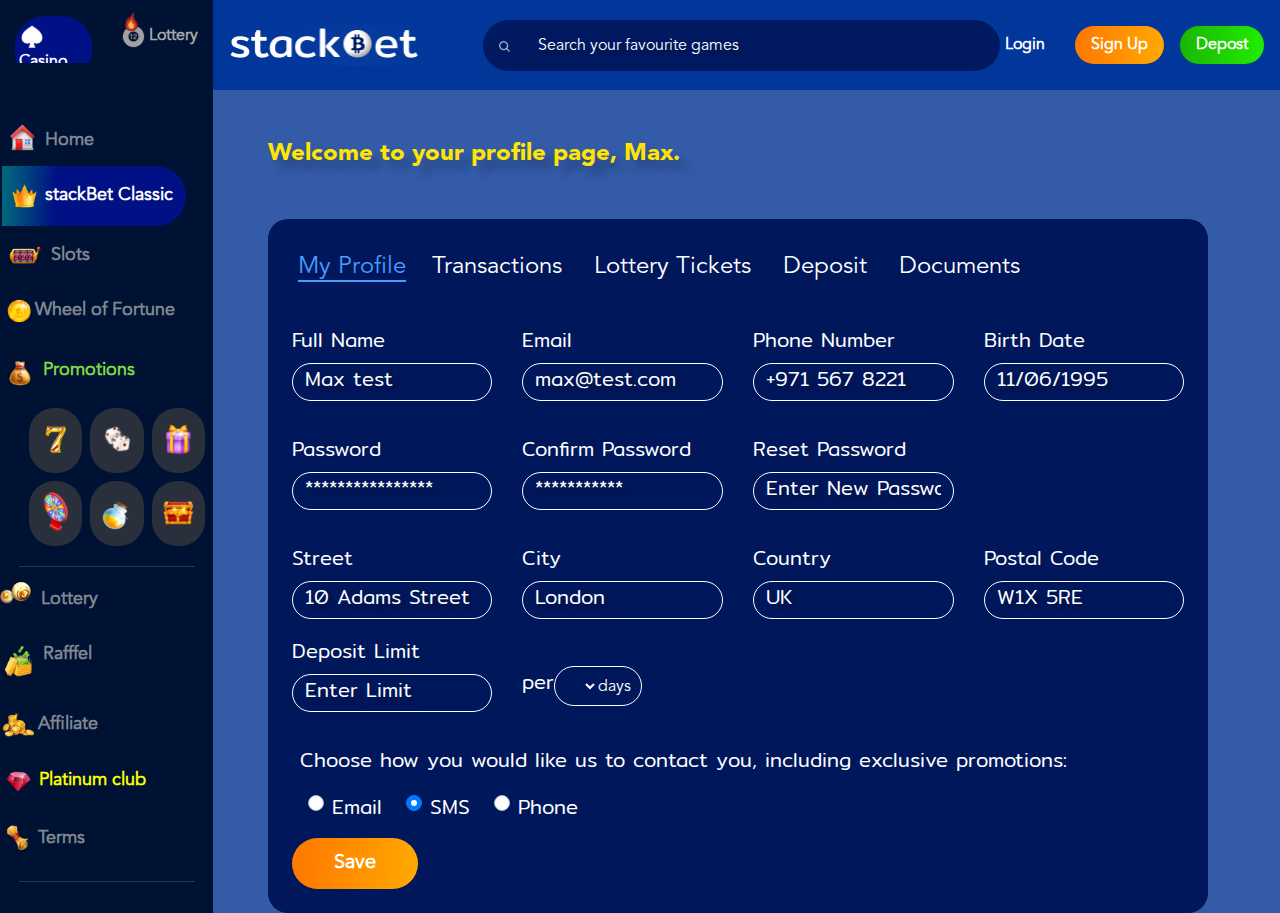
==== myAccount.html @ 6286d03a "hfjd" ====
<!DOCTYPE html>

<head>
    <title>Stackoet</title>
    <meta charset="utf-8">
    <meta name="viewport" content="width=device-width, initial-scale=1">
    <link rel="stylesheet" href="assets/bootstrap/css/bootstrap.min.css">
    <link rel="stylesheet" href="assets/style/style.css">
    <link rel="stylesheet" href="assets/style/intlTelInput.css">

</head>

<body>
    <!---------------main header ----------------------->
    <div class="container-fluid">
        <div class="row" id="sticky-top">
            <!----sidenavbar----->
            <div class="col-md-2  sidenav d-md-inline d-none">
                <div class="row mt-2 ">
                    <div class="col-md-6 col-2 casino py-2">
                        <li class="active py-2 px-1"> <a href="#">
                                <img src="assets/images/Spades.svg" class="img-fluid" alt="">
                                <span class="d-lg-inline d-none">Casino</span>
                            </a>
                        </li>
                    </div>
                    <div class="col-md-6 Lottery py-3 col-2">
                        <a href="#" class="">
                            <div><img src="assets/images/fire.svg" class="img-fluid fire" alt=""></div>
                            <img src="assets/images/Lotto.png" class="img-fluid" alt="">
                            <span class="d-lg-inline d-none">Lottery</span>
                        </a>

                    </div>
                </div>



            </div>
            <!----end of sidenavbar----->


            <nav class=" col-md-10 navbar navbar-expand-md navbar-light nav-bg">
                <button class="navbar-toggler" type="button" data-toggle="collapse" data-target="#navbarText">
                    <span class="navbar-toggler-icon"></span>
                </button>
                <!--<div class="collapse navbar-collapse" id="navbarTogglerDemo01">-->
                <a class="navbar-brand " href="#"><img src="assets/images/stackBetlogo.png" class="img-fluis"
                        alt=""></a>
                <div class="row my-2 my-lg-0 serach_item d-md-flex d-none">
                    <button class=" my-2 my-sm-0 col-lg-1 col text-lg-left text-center" type="submit">
                        <img src="assets/images/Search.svg" class="img-fluid" alt="">
                    </button>
                    <input class="form-control text-left col-10 my-2 d-lg-block d-none" type="search"
                        placeholder="Search your favourite games" aria-label="Search">

                </div>


                <div class="d-flex">
                    <div class="d-flex"><button class="login_btn" data-toggle="modal"
                            data-target="#LoginModal">Login</button></div>
                    <div><button class="sign_btn login_btn px-md-3 px-1 py-2 ml-md-4 ml-1" data-toggle="modal"
                            data-target="#SignupModal">Sign Up</button></div>
                    <div class="d-md-block d-none"><button class="depost_btn login_btn px-3 py-2 ml-3">Depost</button>
                    </div>
                </div>

                <!-- <ul class="navbar-nav mr-auto mt-2 mt-lg-0">
                        <li class="nav-item active">
                          <a class="nav-link" href="#">Home <span class="sr-only">(current)</span></a>
                        </li>
                        <li class="nav-item">
                          <a class="nav-link" href="#">Link</a>
                        </li>
                        <li class="nav-item">
                          <a class="nav-link disabled" href="#">Disabled</a>
                        </li>
                      </ul> -->


            </nav>

        </div>


        <!------main sidebar-->

        <div class="row" id="power-bg">
            <div class="col-md-2  sidenav pt-md-4 mb-md-5 pb-md-5" id="fixed-side">
                <div class="collapse navbar-collapse main-sidebar" id="navbarText">
                    <!--Grid column-->
                    <ul class="nav nav-pills flex-column" id="myTab" role="tablist">
                        <li class="nav-item pt-4">
                            <a class="nav-link  cyan-blue" href="./index.html" role="tab" aria-controls="home"
                                aria-selected="true">

                                <div class="row py-1 ">
                                    <img src="assets/images/home-png 1.svg" class="img-fluid px-2" alt="">
                                    <span class="pt-1 d-lg-inline d-md-none pr-3">Home</span>
                                </div>
                            </a>
                        </li>
                        <li class="nav-item">
                            <a class="nav-link  cyan-blue active" id="stackBet-tab" data-toggle="tab" href="#stackBet"
                                role="tab" aria-controls="stackBet" aria-selected="false">
                                <div class="row py-1 ">
                                    <img src="assets/images/setbet.svg" class="img-fluid px-1" alt="">
                                    <span class="pt-1 d-lg-inline d-md-none pr-xlg-3">stackBet Classic</span>
                                </div>
                            </a>
                        </li>
                        <li class="nav-item">
                            <a class="nav-link cyan-blue" id="slots-1-tab" data-toggle="tab" href="#Slots-1" role="tab"
                                aria-controls="profile" aria-selected="false">
                                <div class="row py-1 ">
                                    <img src="assets/images/slot.svg" class="img-fluid px-1" alt="">
                                    <span class="pt-1 d-lg-inline d-md-none pr-3">Slots</span>
                                </div>
                            </a>
                        </li>
                        <li class="nav-item">
                            <a class="nav-link cyan-blue" id="Wheel-1-tab" data-toggle="tab" href="#Wheel-1" role="tab"
                                aria-controls="contact" aria-selected="false">
                                <div class=" row py-1 ">
                                    <img src="assets/images/wheel.svg" class="img-fluid " alt="">
                                    <span class="pt-1 d-lg-inline d-md-none pl-xlg-2">Wheel of Fortune</span>
                                </div>
                            </a>
                        </li>
                        <li class="nav-item">
                            <a class="nav-link cyan-blue" id="Promotions-tab" data-toggle="tab" href="#Promotions"
                                role="tab" aria-controls="contact" aria-selected="false">
                                <div class="row py-1 ">
                                    <img src="assets/images/promotion.svg" class="img-fluid" alt="">
                                    <span class="pt-1 promotion d-lg-inline d-md-none pl-2">Promotions</span>
                                </div>
                            </a>
                            <div class="row">

                                <div class="promotion_items col-3 m-1">
                                    <img src="assets/images/seven.svg" class="img-fluid" alt="">
                                </div>
                                <div class="promotion_items col-3 m-1 d-lg-inline d-md-none">
                                    <img src="assets/images/luddo.svg" class="img-fluid" alt="">
                                </div>
                                <div class="promotion_items col-3 m-1 d-lg-inline d-md-none">
                                    <img src="assets/images/gift.svg" class="img-fluid" alt="">
                                </div>
                            </div>
                            <div class="row d-lg-flex d-md-none">
                                <div class="promotion_items col-3 m-1">
                                    <img src="assets/images/spin.svg" class="img-fluid" alt="">
                                </div>
                                <div class="promotion_items col-3 m-1 pb-3">
                                    <img src="assets/images/pot.svg" class="img-fluid" alt="">
                                </div>
                                <div class="promotion_items col-3 m-1 pt-2">
                                    <img src="assets/images/box.svg" class="img-fluid" alt="">
                                </div>

                            </div>

                        </li>
                        <div id="line">
                            <hr style="" />
                        </div>
                        <li class="nav-item">
                            <a class="nav-link cyan-blue" id="Lottery-tab" data-toggle="tab" href="#Lottery" role="tab"
                                aria-controls="contact" aria-selected="false">
                                <div class="row py-1">
                                    <img src="assets/images/lottery.svg" class="img-fluid" alt="">
                                    <span class="pt-1 d-lg-inline d-md-none pl-2">Lottery</span>
                                </div>
                            </a>
                        </li>
                        <li class="nav-item">
                            <a class="nav-link cyan-blue" id="Rafffel-tab" data-toggle="tab" href="#Rafffel" role="tab"
                                aria-controls="contact" aria-selected="false">
                                <div class="row py-1 ">
                                    <img src="assets/images/raffel.svg" class="img-fluid " alt="">
                                    <span class="pt-1 d-lg-inline d-md-none pl-1">Rafffel</span>
                                </div>
                            </a>
                        </li>
                        <li class="nav-item">
                            <a class="nav-link cyan-blue" id="Affiliate-tab" data-toggle="tab" href="#Affiliate"
                                role="tab" aria-controls="contact" aria-selected="false">
                                <div class="row py-1 ">
                                    <img src="assets/images/affiliate.svg" class="img-fluid" alt="">
                                    <span class="pt-1 d-lg-inline d-md-none pl-1">Affiliate</span>
                                </div>
                            </a>
                        </li>
                        <li class="nav-item">
                            <a class="nav-link cyan-blue" id="Platinum-tab" data-toggle="tab" href="#Platinum"
                                role="tab" aria-controls="contact" aria-selected="false" style="color: #FAFF00;">
                                <div class="row py-1 ">
                                    <img src="assets/images/diamond.svg" class="img-fluid" alt="">
                                    <span class="pt-1 d-lg-inline d-md-none pl-1">Platinum club</span>
                                </div>
                            </a>
                        </li>
                        <li class="nav-item">
                            <a class="nav-link cyan-blue" id="Terms-tab" data-toggle="tab" href="#Terms" role="tab"
                                aria-controls="contact" aria-selected="false">
                                <div class="row py-1 ">
                                    <img src="assets/images/terms.svg" class="img-fluid" alt="">
                                    <span class="pt-1 d-lg-inline d-md-none pl-1">Terms</span>
                                </div>
                            </a>
                        </li>
                        <div id="line">
                            <hr style="" />
                        </div>
                    </ul>

                    <div class="mx-2 d-lg-inline d-md-none">
                        <div>
                            <label for="">Language</label>
                        </div>
                        <form>
                            <input id="phone" name="phone" class="selectpicker px-5 py-3 w-100" placeholder="English"
                                type="tel">

                        </form>
                        <!-- <select class="selectpicker show-tick  px-5 py-3" id="language">
                            <option data-image="assets/images/language.svg">English</option>
                            <option>Hindi</option>
                            <option>Urdu</option>
                        </select> -->
                    </div>
                    <br>
                    <div class="my-2 d-lg-inline d-md-none">
                        <div class="">
                            <label for="">Currency</label>
                        </div>
                        <select class="selectpicker show-tick  px-5 py-3 currency w-100" id="language">
                            <option data-image="assets/images/language.svg">Bitcoin</option>
                            <option>Hindi</option>
                            <option>Urdu</option>
                        </select>
                    </div>
                    <div class="my-2 d-lg-inline d-md-none">
                        <div class="mt-3">
                            <label for="">Live Support</label>
                        </div>
                        <select class="selectpicker show-tick  px-5 py-3 live-support w-100" id="language">
                            <option data-image="assets/images/language.svg">live support</option>
                            <option>Hindi</option>
                            <option>Urdu</option>
                        </select>
                    </div>
                    <div class="my-2 d-lg-inline d-md-none">
                        <div class="mt-3">
                            <label for="">Refer</label>
                        </div>
                        <select class="selectpicker show-tick  px-5 py-3 refer w-100" id="language">
                            <option data-image="assets/images/language.svg">Refer</option>
                            <option>Hindi</option>
                            <option>Urdu</option>
                        </select>
                    </div>

                </div>
            </div>
            <!----------end of main sidebar---->
            <!-----------main content------->
            <div class="main-content col-md-10" id="power-stack">
                <div class="welcome-page py-5 pl-5">Welcome to your profile page, Max.</div>
                <div id="profile-tabs" class="mx-5 p-4">
                    <ul class="nav nav-pills mb-3" id="pills-tab" role="tablist">
                        <li class="nav-item" role="presentation">
                            <button class="nav-link active" id="pills-profile-tab" data-toggle="pill"
                                data-target="#pills-profile" type="button" role="tab" aria-controls="pills-home"
                                aria-selected="true">My Profile</button>
                        </li>
                        <li class="nav-item" role="presentation">
                            <button class="nav-link" id="pills-Transactions-tab" data-toggle="pill"
                                data-target="#pills-Transactions" type="button" role="tab" aria-controls="pills-Transactions"
                                aria-selected="false">Transactions</button>
                        </li>
                        <li class="nav-item" role="presentation">
                            <button class="nav-link" id="pills-contact-tab" data-toggle="pill"
                                data-target="#pills-contact" type="button" role="tab" aria-controls="pills-contact"
                                aria-selected="false">Lottery Tickets</button>
                        </li>
                        <li class="nav-item" role="presentation">
                            <button class="nav-link" id="pills-contact-tab" data-toggle="pill"
                                data-target="#pills-contact" type="button" role="tab" aria-controls="pills-contact"
                                aria-selected="false">Deposit</button>
                        </li>
                        <li class="nav-item" role="presentation">
                            <button class="nav-link" id="pills-contact-tab" data-toggle="pill"
                                data-target="#pills-contact" type="button" role="tab" aria-controls="pills-contact"
                                aria-selected="false">Documents</button>
                        </li>
                    </ul>
                    <div class="tab-content" id="pills-tabContent">
                        <div class="tab-pane fade show active" id="pills-profile" role="tabpanel"
                            aria-labelledby="pills-profile-tab">
                            <div class="row pt-3">
                                <div class="col-lg-3 col-md-6 col-12">
                                    <div class="form-group">
                                        <label for="exampleInputEmail1">Full Name</label>
                                        <input type="text" class="form-control" id="exampleInputEmail1"
                                            aria-describedby="emailHelp" placeholder="Max test">

                                    </div>
                                </div>
                                <div class="col-lg-3 col-md-6 col-12 pt-md-0 pt-3">
                                    <div class="form-group">
                                        <label for="">Email</label>
                                        <input type="email" class="form-control" id="" aria-describedby="emailHelp"
                                            placeholder="max@test.com">

                                    </div>
                                </div>
                                <div class="col-lg-3 col-md-6 col-12 pt-lg-0 pt-3">
                                    <div class="form-group">
                                        <label for="">Phone Number</label>
                                        <input type="text" class="form-control" id="" aria-describedby="emailHelp"
                                            placeholder="+971 567 8221">

                                    </div>
                                </div>
                                <div class="col-lg-3 col-md-6 col-12  pt-lg-0 pt-3">
                                    <div class="form-group">
                                        <label for="">Birth Date</label>
                                        <input type="text" class="form-control" id="" aria-describedby="emailHelp"
                                            placeholder="11/06/1995">

                                    </div>
                                </div>
                                <div class="col-lg-3 col-md-6 col-12 pt-3">
                                    <div class="form-group">
                                        <label for="">Password</label>
                                        <input type="text" class="form-control" id="" aria-describedby="emailHelp"
                                            placeholder="****************">

                                    </div>
                                </div>
                                <div class="col-lg-3 col-md-6 col-12 pt-3">
                                    <div class="form-group">
                                        <label for="">Confirm Password</label>
                                        <input type="text" class="form-control" id="" aria-describedby="emailHelp"
                                            placeholder="***********">

                                    </div>
                                </div>
                                <div class="col-lg-3 col-md-6 col-12 mt-3">
                                    <div class="form-group">
                                        <label for="">Reset Password</label>
                                        <input type="text" class="form-control" id="" aria-describedby="emailHelp"
                                            placeholder="Enter New Password">

                                    </div>
                                </div>
                            </div>
                            <div class="row pt-3">
                                <div class="col-lg-3 col-md-6 col-12">
                                    <div class="form-group">
                                        <label for="">Street</label>
                                        <input type="text" class="form-control" id="" aria-describedby="emailHelp"
                                            placeholder="10 Adams Street">

                                    </div>
                                </div>
                                <div class="col-lg-3 col-md-6 col-12">
                                    <div class="form-group">
                                        <label for="">City</label>
                                        <input type="text" class="form-control" id="" aria-describedby="emailHelp"
                                            placeholder="London">

                                    </div>
                                </div>
                                <div class="col-lg-3 col-md-6 col-12">
                                    <div class="form-group">
                                        <label for="">Country</label>
                                        <input type="text" class="form-control" id="" aria-describedby="emailHelp"
                                            placeholder="UK">

                                    </div>
                                </div>
                                <div class="col-lg-3 col-md-6 col-12">
                                    <div class="form-group">
                                        <label for="">Postal Code</label>
                                        <input type="text" class="form-control" id="" aria-describedby="emailHelp"
                                            placeholder="W1X 5RE">

                                    </div>
                                </div>
                                <div class="col-lg-3 col-md-6 col-12">
                                    <div class="form-group">
                                        <label for="">Deposit Limit</label>
                                        <input type="text" class="form-control" id="" aria-describedby="emailHelp"
                                            placeholder="Enter Limit">

                                    </div>
                                </div>
                                <div class="col-lg-3 col-md-6 col-12 my-auto">
                                    <div class="form-group d-flex pt-4">
                                        <label for="">per</label>
                                        <div class="d-flex border-select">
                                            <select class="form-control w-50 border-0" id="exampleFormControlSelect1">
                                                <option selected>1</option>
                                                <option>2</option>
                                                <option>3</option>
                                                <option>4</option>
                                                <option>5</option>
                                            </select>
                                            <div class="days mt-2">days</div>
                                        </div>
                                    </div>
                                </div>
                            </div>
                            <div class="mx-2 mt-3">
                                <div class="choose-one">Choose how you would like us to contact you, including exclusive
                                    promotions:</div>
                                <!-- Group of default radios - option 1 -->
                                <div class="row ml-2 mt-3">
                                    <div class="custom-control custom-radio">
                                        <input type="radio" class="custom-control-input" id="defaultGroupExample1"
                                            name="groupOfDefaultRadios">
                                        <label class="custom-control-label" for="defaultGroupExample1">Email</label>
                                    </div>

                                    <!-- Group of default radios - option 2 -->
                                    <div class="custom-control custom-radio ml-4">
                                        <input type="radio" class="custom-control-input" id="defaultGroupExample2"
                                            name="groupOfDefaultRadios" checked>
                                        <label class="custom-control-label" for="defaultGroupExample2">SMS</label>
                                    </div>

                                    <!-- Group of default radios - option 3 -->
                                    <div class="custom-control custom-radio ml-4">
                                        <input type="radio" class="custom-control-input" id="defaultGroupExample3"
                                            name="groupOfDefaultRadios">
                                        <label class="custom-control-label" for="defaultGroupExample3">Phone</label>
                                    </div>
                                </div>
                            </div>
                            <div class="mt-3"><button class="save-btn">Save</button></div>
                        </div>
                        <!----end of profile-->
                        <div class="tab-pane fade" id="pills-Transactions" role="tabpanel"
                            aria-labelledby="pills-Transactions-tab">
                            <table class="table table-sm">
                                <thead>
                                  <tr>
                                    <th scope="col">Date</th>
                                    <th scope="col">Method</th>
                                    <th scope="col">Lottery</th>
                                    <th scope="col">Currency</th>
                                    <th scope="col">Amount</th>
                                    <th scope="col">Status</th>
                                  </tr>
                                </thead>
                                <tbody>
                                  <tr>
                                    <th scope="row">1</th>
                                    <td>Mark</td>
                                    <td>Otto</td>
                                    <td>@mdo</td>
                                  </tr>
                                  <tr>
                                    <th scope="row">2</th>
                                    <td>Jacob</td>
                                    <td>Thornton</td>
                                    <td>@fat</td>
                                  </tr>
                                  <tr>
                                    <th scope="row">3</th>
                                    <td colspan="2">Larry the Bird</td>
                                    <td>@twitter</td>
                                  </tr>
                                </tbody>
                              </table></div>
                        <div class="tab-pane fade" id="pills-contact" role="tabpanel"
                            aria-labelledby="pills-contact-tab">...</div>
                    </div>
                </div>
            </div>
            <!-----------end main content------->
        </div>
        <!-------------------- sign up Modal-->
        <div class="modal fade" id="SignupModal" tabindex="-1" aria-labelledby="SignupModalLabel" aria-hidden="true">
            <div class="modal-dialog">
                <div class="modal-content">
                    <button type="button" class="close ml-auto mr-3 text-white p-4" data-dismiss="modal"
                        aria-label="Close">
                        <span aria-hidden="true" class="">&times;</span>
                    </button>
                    <div class="modal-header  flex-column justify-content-center py-2">
                        <div class="ml-auto mr-auto"><img src="assets/images/stackBetlogo.png" alt=""></div>

                        <p class="py-2">Join the Player’s Oasis and play on the fastest growing crypto casino worldwide.
                        </p>
                        <div class="mx-auto"><span style='font-size:30px; color:white'>&#8595;</span></div>
                    </div>
                    <div class="modal-body">
                        <h1>Create your free stackBet account</h1>
                        <div class="text-center my-3">
                            <a href="">Already have an account?</a>
                        </div>
                        <form>
                            <div class="form-group px-4">
                                <label for="email" class="col-form-label">Email Address</label>
                                <input type="text" class="form-control py-4" id="email"
                                    placeholder="Enter Email Address">
                            </div>
                            <div class="form-group  px-4">
                                <label for="password" class="col-form-label">Create Password</label>
                                <input type="text" class="form-control py-4" id="password" placeholder="Type Password">
                            </div>
                            <div class="form-group form-check px-4">
                                <input type="checkbox" class="form-check-input ml-2 mt-2 p-3" id="Check1">
                                <label class="col-form-label pl-5" for="Check1">I agree with the user agreement and
                                    confirm that I am at least 18 years old.</label>
                            </div>
                        </form>
                        <div class="text-center my-3"><button type="button" class="sign_btn py-3 px-5"
                                data-dismiss="modal">Sign up</button></div>
                        <div class="text-center my-3">
                            <a href="">Already have an account?</a>
                        </div>
                    </div>

                </div>
            </div>
        </div>
        <!-------------------login Modal------->
        <div class="modal fade" id="LoginModal" tabindex="-1" aria-labelledby="LoginModalLabel" aria-hidden="true">
            <div class="modal-dialog">
                <div class="modal-content">
                    <button type="button" class="close ml-auto mr-3 text-white p-4" data-dismiss="modal"
                        aria-label="Close">
                        <span aria-hidden="true" class="">&times;</span>
                    </button>
                    <div class="modal-header  flex-column justify-content-center py-2">
                        <div class="ml-auto mr-auto"><img src="assets/images/stackBetlogo.png" alt=""></div>

                        <p class="py-2">Sign in to your stackBet account below and start playing the world’s hottest
                            games
                        </p>
                        <div class="mx-auto"><span style='font-size:30px; color:white'>&#8595;</span></div>
                    </div>
                    <div class="modal-body">
                        <h1>Log in to your stackBet account</h1>
                        <div class="text-center my-3">
                            <a href="">Haven’t got an account yet?</a>
                        </div>
                        <form>
                            <div class="form-group px-4">
                                <label for="email" class="col-form-label">Email Address</label>
                                <input type="text" class="form-control py-4" id="email" placeholder="Email">
                            </div>
                            <div class="form-group  px-4">
                                <div class="row">
                                    <label for="password" class="col-form-label col-6">Login Password</label>
                                    <label for="password" class="col-form-label col-6 text-right"><a href=""
                                            style="text-decoration: none;font-size:16px;"> Forgot Password?</a>
                                    </label>
                                </div>
                                <input type="text" class="form-control py-4" id="password" placeholder="Enter Password">
                            </div>

                        </form>
                        <div class="text-center my-3"><button type="button" class="sign_btn py-3 px-5"
                                data-dismiss="modal">Sign In</button></div>

                    </div>

                </div>
            </div>
        </div>
        <!--------------------------footer-------------->

</body>
<script src="assets/javascript/select.js"></script>
<script src="https://ajax.googleapis.com/ajax/libs/jquery/3.2.1/jquery.min.js"></script>
<script src="assets/bootstrap/js/bootstrap.min.js"></script>
<script src="assets/bootstrap/js/bootstrap.bundle.min.js"></script>
<!-- <script src="https://cdn.jsdelivr.net/npm/jquery@3.6.0/dist/jquery.slim.min.js"></script>
<script src="https://cdn.jsdelivr.net/npm/popper.js@1.16.1/dist/umd/popper.min.js"></script> -->
<!-- <script src="https://cdnjs.cloudflare.com/ajax/libs/jquery/2.2.4/jquery.min.js"></script> -->
<script src="assets/javascript/intlTelInput.js"></script>
<script>
    $('.nav-link').on('click', function () {
        $('.navbar-collapse').collapse('hide');
    });</script>
<script>
    $(".carousel").carousel({
        interval: 3000,

    });

    //scroll slides on swipe for touch enabled devices
    $(".carousel").on("touchstart", function (event) {
        var yClick = event.originalEvent.touches[0].pageY;
        $(this).one("touchmove", function (event) {
            var yMove = event.originalEvent.touches[0].pageY;
            if (Math.floor(yClick - yMove) > 1) {
                $(".carousel").carousel("next");
            } else if (Math.floor(yClick - yMove) < -1) {
                $(".carousel").carousel("prev");
            }
        });
        $(".carousel").on("touchend", function () {
            $(this).off("touchmove");
        });
    });

</script>
<script>

    // Vanilla Javascript
    var input = document.querySelector("#phone");
    window.intlTelInput(input, ({
        // options here
    }));

    $(document).ready(function () {
        $('.iti__flag-container').click(function () {
            var countryCode = $('.iti__selected-flag').attr('title');
            var countryCode = countryCode.replace(/[^0-9]/g, '')
            $('#phone').val("");
            $('#phone').val("+" + countryCode + " " + $('#phone').val());
        });
    });

</script>

</html>
---- assets/style/style.css ----
@import "https://cdnjs.cloudflare.com/ajax/libs/OwlCarousel2/2.3.4/assets/owl.carousel.min.css";

@font-face {
    font-family: 'Avenir';
    src: url(../font-family/Avenir-Font/avenir_ff/AvenirLTStd-Book.otf);
  }
  @font-face {
    font-family: 'Avenir Next';
    src: url(../font-family/Avenir-Font/avenir_ff/AvenirLTStd-Black.otf);
  }
  @font-face {
    font-family: 'Mitr-Bold';
    src: url(../font-family/Mitr/Mitr-Bold.ttf);
  }
  @font-face {
    font-family: 'Mitr-ExtraLight';
    src: url(../font-family/Mitr/Mitr-ExtraLight.ttf);
  }
  @font-face {
    font-family: 'Mitr-Light';
    src: url(../font-family/Mitr/Mitr-Light.ttf);
  }
  @font-face {
    font-family: 'Mitr-Medium';
    src: url(../font-family/Mitr/Mitr-Medium.ttf);
  }
  @font-face {
    font-family: 'Mitr-SemiBold';
    src: url(../font-family/Mitr/Mitr-SemiBold.ttf);
  }
  ::-webkit-scrollbar-thumb {
    background-color: #001234;
   
    border: 1px solid transparent;
  }
  ::-webkit-scrollbar {
    width: 5px;
    background-color:#001185;
  }

  
  *{
      font-family: 'Avenir';
  }
  #sticky-top{
    position: sticky;
    top: 0;
    z-index: 99;
  }
  #fixed-side{
    position: fixed;
    z-index: 99;
    overflow: scroll;
    left: 0;
    
    top: 7%;
    height: 100%;
    scrollbar-width: none;
  }
  .casino {
    display: inline;
    list-style: none;
    
  }
  .sidenav{
    background: #001234;
    color: #828993;
    font-family: 'Avenir';
    font-weight: 400;
  }
  .casino a:hover,
li.active{
    color: #f5f6f7 !important;
    background: rgba(0, 17, 168, 0.7);
    border-radius: 30px;
    font-weight: 700;
    list-style: none;
    text-decoration: none;
  }
  .casino a{
    font-family: 'Avenir';
    font-style: normal;
    font-weight: 900;
    font-size: 16px;
    line-height: 22px;
    text-align: center;
    color: #fff;
  }
  .Lottery a{
    font-family: 'Avenir';
    font-style: normal;
    font-weight: 900;
    font-size: 16px;
    line-height: 22px;
    text-align: center;
    color: #A7A7A7 !important;
  }
  .Lottery .fire{
    position: absolute;
    left: 17%;
    top: 5%;
  }
  /************navtabs*********/
  .nav-pills .nav-link.active, .nav-pills .show>.nav-link{
    background: linear-gradient(273.04deg, #001185 70.77%, rgba(0, 255, 255, 0.35) 97.43%) !important;
    border-radius: 0px 30px 30px 0px !important;
    cursor: pointer;
    color: #fff;
    left: -7% !important;
    position: relative !important;
  }
  .nav-pills .nav-link{
    left: -16px !important;
    position: relative !important;
  }
  .nav-pills .nav-link:hover, .nav-pills .show>.nav-link{
color: #fff !important;
  }
  #navbarText >.nav-tabs  .nav-link.active, .nav-tabs .show>.nav-link {
    background: linear-gradient(273.04deg, #001185 70.77%, rgba(0, 255, 255, 0.35) 97.43%) !important;
    border-radius: 0px 30px 30px 0px !important;
    left: -15% !important;
    position: relative !important;
    color: #fff !important;
    border: none !important;
    padding: 5px !important;
  }
  #navbarText .nav-tabs .nav-item.show .nav-link, .nav-tabs a.active{
    color: #fff;
  }
  #navbarText .nav-tabs .nav-item.show .nav-link, .nav-tabs .nav-link:hover{
    border: none;
   
  
  }
  #navbarText .nav-tabs .nav-link{
    left: -15%;
    position: relative;
  }
  
  #navbarText .nav-tabs>span{
    font-family: 'Avenir';
    font-style: normal;
    font-weight: 900;
    font-size: 18px;
    
    color: #828993;
  }
  #navbarText .nav-tabs{
      border-bottom: none !important;
  }
  .promotion{
      color: #80D847 !important;
  }
  .promotion_items{
    width: 70px;
    height: 65px;
    left: 25px;
    background: rgba(63, 63, 63, 0.66);
   border-radius: 25px;
    padding: 7px;

  }
  .promotion_items img{
    width: 3rem;
    height: 3rem;
  }
  .promotion_items>span{
    width: 3rem;
    height: 3rem;
  }
/*************end of navtabs***************/
.cyan-blue{
  color: #818892;
  font-family: 'Avenir';
font-style: normal;
font-weight: 900;
font-size: 18px;
/* padding-left: 39px; */
}
#myTab_1{
  background: #00175B !important;
border-radius: 40px !important;
margin-left: 200px;
}
#myTab_1 >.nav-tabs .nav-item.show .nav-link, .nav-tabs a.active{
  background: #0019C2 ;
border-radius: 40px;
color: #fff !important;
/* padding: 5px; */
}
#myTab_1 >.nav-tabs .nav-item.show .nav-link, .nav-tabs a:hover{
  color: #818892;
}
/* #myTab_1 .nav-pills .nav-link.active, .nav-pills .show>.nav-link{
  background: #00175B !important;
  border-radius: 40px !important;
} */

#claasic-bg{
  background: #00175B;
border-radius: 0px 20px 20px 20px;
}
#claasic-bg img{
border-radius: 20px;
}
#claasic-bg>span{
  font-family: 'Avenir';
  font-style: normal;
  font-weight: 900;
  font-size: 14px;
  line-height: 19px;
  color: #969696;
  }
  .rectangle-bg{
    background: url(../images/rectangle.svg);
    background-repeat: no-repeat;
    background-size: contain;
    border-top-left-radius: 1.25rem;
    position: relative;
    left: -3%;
    }
    .rectangle-bg span{
      font-family: 'Avenir Next';
      font-style: italic;
      font-weight: 900;
      font-size: 24px;
      line-height: 33px;
      color: #00A3FF;
      text-shadow: 7px 7px 7px rgba(0, 0, 0, 0.25);
    }
    .stackspin{
      background: url(../images/classic`game1.svg);
      background-repeat: no-repeat;
      background-size: cover;
      border-radius: 20px;
     
    }
    .daily-ruffle{
      background: url(../images/classic-g2.svg);
      background-repeat: no-repeat;
      background-size: contain;
      border-radius: 20px;
     
    }
    .wheel{
      background: url(../images/classic-g3.svg);
      background-repeat: no-repeat;
      background-size: contain;
      border-radius: 20px;
     
    }
    .roul{
      background: url(../images/classic-g4.svg);
      background-repeat: no-repeat;
      background-size: contain;
      border-radius: 20px;
     
    }
    .stackspin >h3{
      font-family: 'Avenir Next';
      font-style: normal;
      font-weight: 700;
      font-size: 20px;
      line-height: 27px;
      color: #FFFFFF;
    }
    .stackspin>h3>span{
      color: #FFE500;
    }
    .stackspin .stack-btn{
      background: linear-gradient(94.57deg, #FF7A00 7.42%, #FFA800 96.37%);
      border-radius: 30px;
      border: transparent;
      font-family: 'Avenir';
      font-style: normal;
      font-weight: 900;
      font-size: 16px;
      line-height: 22px;
      text-align: center;
      color: #FFFFFF;
    }
    .stack-span,.stack-span1{
      font-family: 'Avenir';
      font-style: normal;
      font-weight: 900;
      font-size: 14px;
      line-height: 19px;
      color: #969696;
    }
    .stack-span1{
      color: #80D946;
    }
/****************navbar****************/

.nav-bg{
  background: #01369B;
}
.serach_item{
 /* position: absolute;
  width: 626px;*/
  height: 51px;
  left: 335px;
  top: 12px;
  background: rgba(0, 11, 66, 0.65);
  border-radius: 30px;
}
.serach_item input{
  background-color: transparent !important;
  color: #fff;
  border: none;
}
.form-control{
  color: #fff !important;
}
.serach_item button{
  border: none;
  background-color: transparent;
}

.login_btn{
  font-family: 'Avenir';
  font-style: normal;
  font-weight: 900;
  font-size: 16px;
  line-height: 22px;
  text-align: center;
  color: #FFFFFF;
  background-color: transparent;
  border: none;
}
.sign_btn{
  background: linear-gradient(94.57deg, #FF7A00 7.42%, #FFA800 96.37%);
  border-radius: 30px;
  border: none;
}
.depost_btn{
  background: linear-gradient(93.19deg, #1AB900 5.18%, #21EB00 97.11%);
  border-radius: 30px;
  border: none;
}
.navbar-expand-md {
  -ms-flex-flow: row nowrap;
  flex-flow: row nowrap;
  -ms-flex-pack: start;
  justify-content: space-between;
}
.selectpicker{
  background: rgba(0, 17, 168, 0.7);
border-radius: 30px;
border: transparent;
font-family: 'Avenir';
font-style: normal;
font-weight: 900;
font-size: 18px;
line-height: 25px;
text-align: center;
color: #FFFFFF;
border: 0;
  
  border-right: 16px solid transparent;
}
.live-support{
  background: rgba(19, 234, 0, 0.7);
  border-radius: 30px;
}
.refer{
  background: rgba(238, 171, 0, 0.9);
  border-radius: 30px;
}
/******************end of navbar**********/
/********************Dashboard***************/
#power-bg{
  /* background: rgba(0, 17, 168, 0.7); */
  background-color:rgba(0, 50, 146, 0.8);
}
#power-stack{
  
  margin-left: 16%;
  scrollbar-width: none;
}
.enter-now{
  background-image: url(../images/power_stack.svg);
  background-repeat: no-repeat;
  object-fit: cover;
  border-radius: 20px;
  position: relative;
}
#power-stack h1{
  font-family: 'Avenir';
  font-style: normal;
  font-weight: 900;
  font-size: 58.7907px;
  line-height: 80px;
  /* text-align: left; */
  color: #FFFFFF;
}
#power-stack h2{
  font-family: 'Avenir';
font-style: normal;
font-weight: 900;
font-size: 39.1938px;
line-height: 54px;
text-align: right;
color: #FFFFFF;
}
.enter-now button{
  background: #24FF00;
border-radius: 12.2481px;
font-family: 'Avenir';
font-style: normal;
font-weight: 900;
font-size: 15.5969px;
border-bottom-left-radius:0px;
border-bottom-right-radius:0px;
text-align: center;
border: none;
color: #333333;
}
.play-now{
  background-image: url(../images/play-now.svg);
  border-radius: 20px;
  height: 100%;
 background-size: cover;
  background-repeat: no-repeat
}
.play-now>h3{
  font-family: 'Avenir';
font-style: normal;
font-weight: 700;
font-size: 25px;
line-height: 38px;
color: #FFFFFF;
text-shadow: 7px 7px 7px rgba(0, 0, 0, 0.25);
}
.play-now>h3>span{
  color:#80D847 ;
}
.enter-now>span{
  color: #80D847;
}
.play-now button{
  background: linear-gradient(94.57deg, #FF7A00 7.42%, #FFA800 96.37%);
border-radius: 30px;
font-family: 'Avenir';
font-style: normal;
font-weight: 900;
font-size: 16px;
line-height: 22px;
text-align: center;
border: none;
color: #FFFFFF;
}
.buy-ticket{
  
    background-image: url(../images/buy-ticket.png);
    background-size: contain;
    border-radius: 20px;
    position: relative;
    height: 40vh;
    background-repeat: no-repeat;
  }
  .play{
    background-image: url(../images/play.png);
    background-size: contain;
    border-radius: 20px;
    position: relative;
    height: 40vh;
    background-repeat: no-repeat
  }
  #rewards{
    background: #00175B;
    border-radius: 20px;
    /* height: 50vh; */
  }
  #rewards h4{
    font-family: 'Avenir';
  font-style: normal;
  font-weight: 900;
  font-size: 18px;
  line-height: 25px;
  color: #00FFFF;
  }
#rewards .span1{
  font-family: 'Avenir';
font-style: normal;
font-weight: 900;
font-size: 16px;
line-height: 22px;

color: #656E76;
}
#rewards .span2{
  font-family: 'Avenir';
font-style: normal;
font-weight: 900;
font-size: 18px;
line-height: 25px;

color: #FFFFFF;
}
#rewards .span3{
  font-family: 'Avenir';
font-style: normal;
font-weight: 900;
font-size: 16px;
line-height: 22px;

color: #E6E8EE;
}

/** Vertical Slider 100% Height */
.vertical .carousel-item {
  height: 100%;
  min-height: 144px;
  background: no-repeat center center scroll;
  -webkit-background-size: cover;
  -moz-background-size: cover;
  -o-background-size: cover;
  background-size: cover;
}

/* Vertical Slider Animation */
.vertical .carousel-item-next.carousel-item-left,
.vertical .carousel-item-prev.carousel-item-right {
  -webkit-transform: translate3d(0, 0, 0);
  transform: translate3d(0, 0, 0);
}

.vertical .carousel-item-next,
.vertical .active.carousel-item-right {
  -webkit-transform: translate3d(0, 100%, 0);
  transform: translate3d(0, 100% 0);
}

.vertical .carousel-item-prev,
.vertical .active.carousel-item-left {
  -webkit-transform: translate3d(0, -100%, 0);
  transform: translate3d(0, -100%, 0);
}

/* Vertical Ccarousel Indicators on Right */
#carouselExampleIndicators .carousel-indicators {
  position: absolute;
  top: 0;
  bottom: 0;
  margin: auto;
  height: 20px;
  right: 10px;
  left: auto;
  width: auto;
  -webkit-transform: rotate(90deg);
  -moz-transform: rotate(90deg);
  -ms-transform: rotate(90deg);
  -o-transform: rotate(90deg);
  transform: rotate(90deg);
}

#carouselExampleIndicators .carousel-indicators > li {
  display: block;
  border-radius: 12px;
  width: 12px;
  height: 12px;
  border: 0;
}

#carouselExampleIndicators .carousel-indicators li.active {
  margin-bottom: 5px;
  background: #fff;
}

/* Vertical Carousel Controls on Right */
#carouselExampleIndicators .carousel.vertical .carousel-control-prev,
.carousel.vertical .carousel-control-next {
  left: auto;
  right: 13.5px;
  width: 50px;
}
#carouselExampleIndicators .carousel.vertical .carousel-control-prev.up {
  top: 0;
  bottom: 50%;
}
#carouselExampleIndicators .carousel.vertical .carousel-control-next.down {
  top: 50%;
  bottom: 0;
}
#carouselExampleIndicators .carousel.vertical .carousel-control-prev.up i,
#carouselExampleIndicators .carousel.vertical .carousel-control-next.down i {
  position: absolute;
  top: 50%;
  z-index: 5;
  display: inline-block;
  font-size: 2em;
}
#carouselExampleIndicators .carousel.vertical .carousel-control-prev.up i {
  left: 50%;
  margin-left: -10px;
  top: 50%;
  margin-top: -10px;
}
#carouselExampleIndicators .carousel.vertical .carousel-control-next.down i {
  left: 50%;
  margin-left: -10px;
  top: 50%;
  margin-top: -10px;
}

/* Vertical Carousel Captions Size */
#carouselExampleIndicators .carousel-caption {
  max-width: 100%;
  width: 100%;
  height: 85%;
  left: 0;
}
#carouselExampleIndicators .carousel-item img{
  height: 75px;
  width: 75px;
  border-radius: 20px;
 
}
#carouselExampleIndicators .span_2{
  color: #65DC41;
}

.carousel-control .icon-prev, .carousel-control .icon-next, .carousel-control .glyphicon-chevron-left, .carousel-control .glyphicon-chevron-right {
  top: 0 !important;
}
#carouselExampleControls h5{
  font-family: 'Avenir';
  font-style: normal;
  font-weight: 900;
  font-size: 11px;
  line-height: 16px;
  color: #E6E8EE;
}
#carouselExampleControls h6{
  font-family: 'Avenir';
font-style: normal;
font-weight: 900;
font-size: 9px;
line-height: 16px;
color: #969696;
}
#carouselExampleControls img{
  height: 80px;
  width: 80px;
  border-radius: 20px;
}
#carouselExampleControls .carousel-control-prev{
  position: absolute;
  top: -42px;
  left: 212px;
  /* right: -51px; */
  height: 25px;
  width: 25px;
  border-radius: 50%;
  background-color: #0019C2;
}
#carouselExampleControls .carousel-control-next{
  position: absolute;
  top: -42px;
  /* left: 212px; */
  /* right: -51px; */
  height: 25px;
  width: 25px;
  border-radius: 50%;
  background-color: #0019C2;
  }
  .carousel-control-next-icon{
    width: 15px;
    height: 15px;
  }
  .carousel-control-prev-icon{
    width: 15px;
    height: 15px;
  }
  #carouselExampleControls_1 h5{
    font-family: 'Avenir';
    font-style: normal;
    font-weight: 900;
    font-size: 11px;
    line-height: 16px;
    color: #E6E8EE;
  }
  #carouselExampleControls_1 h6{
    font-family: 'Avenir';
  font-style: normal;
  font-weight: 900;
  font-size: 9px;
  line-height: 16px;
  color: #969696;
  }
  #carouselExampleControls_1 img{
    height: 80px;
    width: 80px;
    border-radius: 20px;
  }
  #carouselExampleControls_1 .carousel-control-prev{
    position: absolute;
    top: -42px;
    left: 212px;
    /* right: -51px; */
    height: 25px;
    width: 25px;
    border-radius: 50%;
    background-color: #0019C2;
  }
  #carouselExampleControls_1 .carousel-control-next{
    position: absolute;
    top: -42px;
    /* left: 212px; */
    /* right: -51px; */
    height: 25px;
    width: 25px;
    border-radius: 50%;
    background-color: #0019C2;
    }
    
  hr {
    border: 0;
    clear:both;
    display:block;
    width: 96%;                
  background:  rgba(135, 135, 135, 0.31);
    height: 1px;
}
#line {
    float: left;
    height: 20px;                
}
#stackBet .stackspin-1{
  background: url(../images/stackSpin.svg);
  background-size: cover;
  border-radius: 20px;
  background-repeat: no-repeat;
}
#stackBet h1{
  font-family: 'Avenir Next';
font-style: normal;
font-weight: 700;
font-size: 128px;
line-height: 175px;
color: #FFFFFF;
text-shadow: 5px 5px 5px rgba(0, 0, 0, 0.25);
}
#stackBet span{
  color: #FFE600;
}
#stackBet h3{
  font-family: 'Avenir Next';
font-style: normal;
font-weight: 700;
font-size: 48px;
line-height: 66px;
color: #FFFFFF;
text-shadow: 5px 5px 5px rgba(0, 0, 0, 0.25);
}
#stackBet p{
  /* font-family: 'Avenir Next'; */
font-style: normal;
font-weight: 500;
font-size: 24px;
line-height: 33px;
color: #FFFFFF;
text-shadow: 5px 5px 5px rgba(0, 0, 0, 0.25);
}
#stackBet .api,#power-stack .api{
  background-color: #fff !important;
  border-radius: 20px;
}
#stackBet h4,#power-stack h4{
  font-family: 'Avenir Next';
  font-style: normal;
  font-weight: 700;
  font-size: 128px;
  line-height: 175px;
  text-align: center;
  color: #000000;
}
/****************media query**********/
/* Extra small devices (phones, 600px and down) */
@media only screen and (max-width: 600px) {
  .serach_item{
    width: 9%;
  }
  #myTab_1{
    margin-left: 0;
  }
  .rectangle-bg{
    left: 0%;
  }
  #power-stack{
    margin-left: 0%;
  }
  #fixed-side{
    height: auto;
    overflow: hidden;
  }
  #stackBet h1{
    font-size: 65px;
    line-height: 66px;
  }
  #stackBet h3{
    font-size: 25px;
    line-height: 66px;
  }
  #stackBet h4{
    font-size: 65px;
    line-height: 66px;
  }
}

/* Small devices (portrait tablets and large phones, 600px and up) */
@media only screen and (min-width: 600px) {
  .serach_item{
    width: 9%;
  }
  #myTab_1{
    margin-left: 0;
  }
  .rectangle-bg{
    left: 0%;
  }
  #fixed-side{
    height: auto;
    overflow: hidden;
  }
  #stackBet h1{
    font-size: 65px;
    line-height: 66px;
  }
  #stackBet h3{
    font-size: 25px;
    line-height: 66px;
  }
  #stackBet h4{
    font-size: 65px;
    line-height: 66px;
  }
}

/* Medium devices (landscape tablets, 768px and up) */
@media only screen and (min-width: 768px) {
  .serach_item{
  width: 9%;
}
.main-sidebar{
  display: block !important;
}
#myTab_1{
  margin-left:0px;
}
.rectangle-bg{
  left: -2px;
}
#fixed-side{
  position: fixed;
  z-index: 99;
  overflow: scroll;
  left: 0;
  
  top: 7%;
  height: 100%;
  
}
#stackBet h1{
  font-size: 65px;
  line-height: 66px;
}
#stackBet h3{
  font-size: 25px;
  line-height: 66px;
}
#stackBet h4{
  font-size: 65px;
  line-height: 66px;
}
}

/* Large devices (laptops/desktops, 992px and up) */
@media only screen and (min-width: 992px) {
  .serach_item{
    width: 15px;
  }
  .rectangle-bg{
    left: 0px;
  }
  #myTab_1{
    margin-left: 250px;
  }
  #stackBet h1{
    font-size: 65px;
    line-height: 66px;
  }
  #stackBet h3{
    font-size: 25px;
    line-height: 66px;
  }
  #stackBet h4{
    font-size: 65px;
    line-height: 66px;
  }
}

/* Extra large devices (large laptops and desktops, 1200px and up) */
@media only screen and (min-width: 1200px) {
  .serach_item{
    width: 50%;
  }
  #stackBet h1{
    font-size: 128px;
    line-height: 176px;
  }
  #stackBet h3{
    font-size: 48px;
    line-height: 66px;
  }
  #stackBet h4{
    font-size: 128px;
    line-height: 176px;
  }
}

.leader{
  font-family: 'Avenir';
font-style: normal;
font-weight: 900;
font-size: 36px;
line-height: 49px;

color: #FFFFFF;
}
.last{
  font-family: 'Avenir' !important;
font-style: normal;
font-weight: 500;
font-size: 24px !important;
line-height: 33px !important;

color: #C8C8C8 !important;

text-shadow: 5px 5px 5px rgba(0, 0, 0, 0.25) !important;
}

.table-image {
  vertical-align: middle;}

  td, th {
    vertical-align: middle;
  }
.table{
 

}
tbody{
  background: rgba(0, 50, 146, 0.8);
}

.table td, .table th{
  vertical-align: middle !important;
}
#table-border{
  border: 15px solid #001234;
  border-radius: 10px;
  width: 100%;
}
#table-border .border-1{
  border: 1px solid #FF7A00;
  border-radius: 5px;
}
#table-border h1{
  font-family: 'Avenir Next';
font-style: normal;
font-weight: 500;
font-size: 19.304px;
line-height: 26px;

color: #FFFFFF;

text-shadow: 4.02166px 4.02166px 4.02166px rgba(0, 0, 0, 0.25);
}
#table-border span{
  font-size: 12px;
  color: #00FF19;
}
#table-border .nav-item a {
  color: #fff !important;
}
#SignupModal .modal-content,#LoginModal .modal-content{
  background: linear-gradient(119deg, #010041 13.48%, #0300AB 100%);
border-radius: 30px;
}
#SignupModal p,#LoginModal p{
  font-family: 'Avenir';
font-style: normal;
font-weight: 500;
font-size: 20px;
line-height: 27px;
text-align: center;
color: #FFFFFF;
text-shadow: 5px 5px 5px rgba(0, 0, 0, 0.25);
}
.modal-body{
  background: #003EB7;
border-radius: 30px;
}
#SignupModal h1,#LoginModal h1{
  font-family: 'Avenir Next';
font-style: normal;
font-weight: 700;
font-size: 20px;
line-height: 27px;
text-align: center;
color: #FFFFFF;
}
#SignupModal a,#LoginModal a{
  font-family: 'Avenir';
font-style: normal;
font-weight: 100;
font-size: 20px;
line-height: 27px;
text-align: center;
text-decoration-line: underline;
text-underline-position: under;
color: #DBDBDB;
}
.modal-header{
  border-bottom: 0px !important;
}
.col-form-label{
  font-family: 'Avenir';
font-style: normal;
font-weight: 500;
font-size: 16px;
line-height: 22px;

color: #CBCBCB;
}
.form-control{
  background: #0075FF;
  border-radius: 20px;
  border: 1px solid transparent;
}
.form-control::placeholder { /* Chrome, Firefox, Opera, Safari 10.1+ */
  font-family: 'Avenir';
font-style: normal;
font-weight: 500;
font-size: 16px;
line-height: 22px;
color: #FFFFFF;
text-shadow: 5px 5px 5px rgba(0, 0, 0, 0.25);
  opacity: 1; /* Firefox */
  text-decoration: none;
}
.form-check label{
  font-family: 'Avenir';
font-style: normal;
font-weight: 500;
font-size: 16px;
line-height: 22px;

color: #FFFFFF;
}
.form-check-input{
  height: 20px;
  width: 20px;
}
#SignupModal  .sign_btn{
  border: 1px solid #fff;
  color: #fff;
}
#LoginModal .sign_btn{
  background: linear-gradient(93.19deg, #1AB900 5.18%, #21EB00 97.11%);
border-radius: 38.2353px;
color: #fff;
}
#footer{
  background: #001234;
border-radius: 10px;
}
#footer p{
  font-family: 'Avenir';
font-style: normal;
font-weight: 500;
font-size: 20px;
line-height: 27px;
color: #CBCBCB;
text-shadow: 5px 5px 5px rgba(0, 0, 0, 0.25);
}
#footer h5{
  font-family: 'Avenir Next';
font-style: normal;
font-weight: 700;
font-size: 20px;
line-height: 27px;
color: #CBCBCB;
text-shadow: 5px 5px 5px rgba(0, 0, 0, 0.25);
}
#footer li a{
  font-family: 'Avenir';
  font-style: normal;
  font-weight: 400;
  font-size: 20px;
  line-height: 27px;
  color: #CBCBCB;
   text-shadow: 5px 5px 5px rgba(0, 0, 0, 0.25);
}
/********************powerstack**************/
#stackBet .powerstack-1 {
  background: url(../images/powerstack.png) !important;
  background-size: cover !important;
  border-radius: 20px;
  background-repeat: no-repeat;
}
.powerstack-1 h3{
  color: #FF9900 !important;
  text-shadow: 5px 5px 5px rgba(0, 0, 0, 0.25) !important;
}
.powerstack-1 p{
  font-family: 'Avenir';
  font-style: normal;
  font-weight: 500;
  font-size: 24px;
  line-height: 33px;
  color: #FFFFFF;
   text-shadow: 5px 5px 5px rgba(0, 0, 0, 0.25);
}
#power-stack-tabs .nav-tabs a.active{
  background-color: transparent !important;
}
#power-stack-tabs >.nav-tabs .nav-item.show .nav-link, .nav-tabs .nav-link.active{
  background-color: transparent !important;
}
#power-tab-content p{
  font-family: 'Avenir';
font-style: normal;
font-weight: 500;
font-size: 24px;
line-height: 33px;
color: #FFFFFF;
text-shadow: 5px 5px 5px rgba(0, 0, 0, 0.25);
}
/********************stack7***************/
.stack7 span{
  color:  #21EB00 !important;
}
.stack7 h3{
  font-size: 35px;
}
.stack7 h1 {
  font-size: 85px !important;
  line-height: 141px !important;
}
.stack7-buy-ticket{
  background: linear-gradient(93.19deg, #1AB900 5.18%, #21EB00 97.11%);
border-radius: 33.0034px;
font-family: 'Avenir';
font-style: normal;
font-weight: 900;
font-size: 22.0023px;
line-height: 30px;
text-align: center;
width: 175.93px;
height: 56.87px;
border: none;
color: #FFFFFF;
}
/*****************my profile***********/

.welcome-page{
  font-family: 'Avenir Next';
font-style: normal;
font-weight: 700;
font-size: 24px;
line-height: 33px;
color: #FFE500;
text-shadow: 8.88554px 8.88554px 8.88554px rgba(0, 0, 0, 0.25);
}
#profile-tabs{
  background: #00175B;
border-radius: 20px;
}
#profile-tabs>.nav-pills .nav-link.active, .nav-pills .show>.nav-link{
background: transparent !important;
color: #499CFE !important;
text-decoration: underline !important;
text-underline-offset: 7px;
}
#profile-tabs>.nav-pills .nav-link {
  font-family: 'Avenir' !important;
font-style: normal;
font-size: 24px !important;
line-height: 33px;
color: #fff;

}
#profile-tabs label{
  font-family: 'Mitr-Light';
font-style: normal;
font-weight: 400;
font-size: 20px;
line-height: 31px;

color: #FFFFFF;
}
#profile-tabs .form-control{
  background: transparent;
  border: 1px solid #fff;
  border-radius: 20px;
}
#profile-tabs input::placeholder{
  font-family: 'Mitr-Light';
font-style: normal;
font-weight: 300;
font-size: 20px;
line-height: 31px;

color: #FFFFFF;
}
.border-select{
  border: 1px solid #fff;
  border-radius: 20px;
  color: #fff;
}
.choose-one{
  font-family: 'Mitr-Light';
font-style: normal;
font-weight: 400;
font-size: 20px;
line-height: 31px;

color: #FFFFFF;
}
.save-btn{
  background: linear-gradient(94.57deg, #FF7A00 7.42%, #FFA800 96.37%);
border-radius: 30px;
font-family: 'Avenir';
font-style: normal;
font-weight: 900;
font-size: 20px;
line-height: 27px;
text-align: center;
border: 0;
color: #FFFFFF;
width: 126px;
height: 51px;
}
---- assets/style/intlTelInput.css ----
.iti {
  position: relative;
  display: inline-block; }
  .iti * {
    box-sizing: border-box;
    -moz-box-sizing: border-box; }
  .iti__hide {
    display: none; }
  .iti__v-hide {
    visibility: hidden; }
  .iti input, .iti input[type=text], .iti input[type=tel] {
    position: relative;
    z-index: 0;
    margin-top: 0 !important;
    margin-bottom: 0 !important;
    padding-right: 36px;
    margin-right: 0; }
  .iti__flag-container {
    position: absolute;
    top: 0;
    bottom: 0;
    right: 0;
    padding: 1px; }
  .iti__selected-flag {
    z-index: 1;
    position: relative;
    display: flex;
    align-items: center;
    height: 100%;
    padding: 0 6px 0 8px; }
  .iti__arrow {
    margin-left: 163px;
    width: 7px;
    height: 0;
    border-left: 3px solid transparent;
    border-right: 3px solid transparent;
    border-top: 4px solid #fff; }
    .iti__arrow--up {
      border-top: none;
      border-bottom: 4px solid #555; }
  .iti__country-list {
    position: absolute;
    z-index: 2;
    list-style: none;
    text-align: left;
    padding: 0;
    margin: 0 0 0 -1px;
    box-shadow: 1px 1px 4px rgba(0, 0, 0, 0.2);
    background-color: #0019C2;
    border: 1px solid #0019C2;
    white-space: nowrap;
    max-height: 200px;
    overflow-y:hidden;
    -webkit-overflow-scrolling: touch; }
    .iti__country-list--dropup {
      bottom: 100%;
      margin-bottom: -1px; }
    @media (max-width: 500px) {
      .iti__country-list {
        white-space: normal; } }
  .iti__flag-box {
    display: inline-block;
    width: 20px; }
  .iti__divider {
    padding-bottom: 5px;
    margin-bottom: 5px;
    border-bottom: 1px solid #CCC; }
  .iti__country {
    padding: 5px 10px;
    outline: none; }
  .iti__dial-code {
    color: #999; }
  .iti__country.iti__highlight {
    background-color: rgba(0, 0, 0, 0.05); }
  .iti__flag-box, .iti__country-name, .iti__dial-code {
    vertical-align: middle; }
  .iti__flag-box, .iti__country-name {
    margin-right: 6px;
  color: #fff; }
  .iti--allow-dropdown input, .iti--allow-dropdown input[type=text], .iti--allow-dropdown input[type=tel], .iti--separate-dial-code input, .iti--separate-dial-code input[type=text], .iti--separate-dial-code input[type=tel] {
    padding-right: 6px;
    padding-left: 52px;
    margin-left: 0; }
  .iti--allow-dropdown .iti__flag-container, .iti--separate-dial-code .iti__flag-container {
    right: auto;
    left: 0; }
  .iti--allow-dropdown .iti__flag-container:hover {
    cursor: pointer; }
    .iti--allow-dropdown .iti__flag-container:hover .iti__selected-flag {
      background-color: rgba(0, 0, 0, 0.05); }
  .iti--allow-dropdown input[disabled] + .iti__flag-container:hover,
  .iti--allow-dropdown input[readonly] + .iti__flag-container:hover {
    cursor: default; }
    .iti--allow-dropdown input[disabled] + .iti__flag-container:hover .iti__selected-flag,
    .iti--allow-dropdown input[readonly] + .iti__flag-container:hover .iti__selected-flag {
      background-color: transparent; }
  .iti--separate-dial-code .iti__selected-flag {
    background-color: rgba(0, 0, 0, 0.05); }
  .iti--separate-dial-code .iti__selected-dial-code {
    margin-left: 6px; }
  .iti--container {
    position: absolute;
    top: -1000px;
    left: -1000px;
    z-index: 1060;
    padding: 1px; }
    .iti--container:hover {
      cursor: pointer; }

.iti-mobile .iti--container {
  top: 30px;
  bottom: 30px;
  left: 30px;
  right: 30px;
  position: fixed; }

.iti-mobile .iti__country-list {
  max-height: 100%;
  width: 100%; }

.iti-mobile .iti__country {
  padding: 10px 10px;
  line-height: 1.5em; }

.iti__flag {
  width: 20px; }
  .iti__flag.iti__be {
    width: 18px; }
  .iti__flag.iti__ch {
    width: 15px; }
  .iti__flag.iti__mc {
    width: 19px; }
  .iti__flag.iti__ne {
    width: 18px; }
  .iti__flag.iti__np {
    width: 13px; }
  .iti__flag.iti__va {
    width: 15px; }
  @media (-webkit-min-device-pixel-ratio: 2), (min-resolution: 192dpi) {
    .iti__flag {
      background-size: 5652px 15px; } }
  .iti__flag.iti__ac {
    height: 10px;
    background-position: 0px 0px; }
  .iti__flag.iti__ad {
    height: 14px;
    background-position: -22px 0px; }
  .iti__flag.iti__ae {
    height: 10px;
    background-position: -44px 0px; }
  .iti__flag.iti__af {
    height: 14px;
    background-position: -66px 0px; }
  .iti__flag.iti__ag {
    height: 14px;
    background-position: -88px 0px; }
  .iti__flag.iti__ai {
    height: 10px;
    background-position: -110px 0px; }
  .iti__flag.iti__al {
    height: 15px;
    background-position: -132px 0px; }
  .iti__flag.iti__am {
    height: 10px;
    background-position: -154px 0px; }
  .iti__flag.iti__ao {
    height: 14px;
    background-position: -176px 0px; }
  .iti__flag.iti__aq {
    height: 14px;
    background-position: -198px 0px; }
  .iti__flag.iti__ar {
    height: 13px;
    background-position: -220px 0px; }
  .iti__flag.iti__as {
    height: 10px;
    background-position: -242px 0px; }
  .iti__flag.iti__at {
    height: 14px;
    background-position: -264px 0px; }
  .iti__flag.iti__au {
    height: 10px;
    background-position: -286px 0px; }
  .iti__flag.iti__aw {
    height: 14px;
    background-position: -308px 0px; }
  .iti__flag.iti__ax {
    height: 13px;
    background-position: -330px 0px; }
  .iti__flag.iti__az {
    height: 10px;
    background-position: -352px 0px; }
  .iti__flag.iti__ba {
    height: 10px;
    background-position: -374px 0px; }
  .iti__flag.iti__bb {
    height: 14px;
    background-position: -396px 0px; }
  .iti__flag.iti__bd {
    height: 12px;
    background-position: -418px 0px; }
  .iti__flag.iti__be {
    height: 15px;
    background-position: -440px 0px; }
  .iti__flag.iti__bf {
    height: 14px;
    background-position: -460px 0px; }
  .iti__flag.iti__bg {
    height: 12px;
    background-position: -482px 0px; }
  .iti__flag.iti__bh {
    height: 12px;
    background-position: -504px 0px; }
  .iti__flag.iti__bi {
    height: 12px;
    background-position: -526px 0px; }
  .iti__flag.iti__bj {
    height: 14px;
    background-position: -548px 0px; }
  .iti__flag.iti__bl {
    height: 14px;
    background-position: -570px 0px; }
  .iti__flag.iti__bm {
    height: 10px;
    background-position: -592px 0px; }
  .iti__flag.iti__bn {
    height: 10px;
    background-position: -614px 0px; }
  .iti__flag.iti__bo {
    height: 14px;
    background-position: -636px 0px; }
  .iti__flag.iti__bq {
    height: 14px;
    background-position: -658px 0px; }
  .iti__flag.iti__br {
    height: 14px;
    background-position: -680px 0px; }
  .iti__flag.iti__bs {
    height: 10px;
    background-position: -702px 0px; }
  .iti__flag.iti__bt {
    height: 14px;
    background-position: -724px 0px; }
  .iti__flag.iti__bv {
    height: 15px;
    background-position: -746px 0px; }
  .iti__flag.iti__bw {
    height: 14px;
    background-position: -768px 0px; }
  .iti__flag.iti__by {
    height: 10px;
    background-position: -790px 0px; }
  .iti__flag.iti__bz {
    height: 14px;
    background-position: -812px 0px; }
  .iti__flag.iti__ca {
    height: 10px;
    background-position: -834px 0px; }
  .iti__flag.iti__cc {
    height: 10px;
    background-position: -856px 0px; }
  .iti__flag.iti__cd {
    height: 15px;
    background-position: -878px 0px; }
  .iti__flag.iti__cf {
    height: 14px;
    background-position: -900px 0px; }
  .iti__flag.iti__cg {
    height: 14px;
    background-position: -922px 0px; }
  .iti__flag.iti__ch {
    height: 15px;
    background-position: -944px 0px; }
  .iti__flag.iti__ci {
    height: 14px;
    background-position: -961px 0px; }
  .iti__flag.iti__ck {
    height: 10px;
    background-position: -983px 0px; }
  .iti__flag.iti__cl {
    height: 14px;
    background-position: -1005px 0px; }
  .iti__flag.iti__cm {
    height: 14px;
    background-position: -1027px 0px; }
  .iti__flag.iti__cn {
    height: 14px;
    background-position: -1049px 0px; }
  .iti__flag.iti__co {
    height: 14px;
    background-position: -1071px 0px; }
  .iti__flag.iti__cp {
    height: 14px;
    background-position: -1093px 0px; }
  .iti__flag.iti__cr {
    height: 12px;
    background-position: -1115px 0px; }
  .iti__flag.iti__cu {
    height: 10px;
    background-position: -1137px 0px; }
  .iti__flag.iti__cv {
    height: 12px;
    background-position: -1159px 0px; }
  .iti__flag.iti__cw {
    height: 14px;
    background-position: -1181px 0px; }
  .iti__flag.iti__cx {
    height: 10px;
    background-position: -1203px 0px; }
  .iti__flag.iti__cy {
    height: 14px;
    background-position: -1225px 0px; }
  .iti__flag.iti__cz {
    height: 14px;
    background-position: -1247px 0px; }
  .iti__flag.iti__de {
    height: 12px;
    background-position: -1269px 0px; }
  .iti__flag.iti__dg {
    height: 10px;
    background-position: -1291px 0px; }
  .iti__flag.iti__dj {
    height: 14px;
    background-position: -1313px 0px; }
  .iti__flag.iti__dk {
    height: 15px;
    background-position: -1335px 0px; }
  .iti__flag.iti__dm {
    height: 10px;
    background-position: -1357px 0px; }
  .iti__flag.iti__do {
    height: 14px;
    background-position: -1379px 0px; }
  .iti__flag.iti__dz {
    height: 14px;
    background-position: -1401px 0px; }
  .iti__flag.iti__ea {
    height: 14px;
    background-position: -1423px 0px; }
  .iti__flag.iti__ec {
    height: 14px;
    background-position: -1445px 0px; }
  .iti__flag.iti__ee {
    height: 13px;
    background-position: -1467px 0px; }
  .iti__flag.iti__eg {
    height: 14px;
    background-position: -1489px 0px; }
  .iti__flag.iti__eh {
    height: 10px;
    background-position: -1511px 0px; }
  .iti__flag.iti__er {
    height: 10px;
    background-position: -1533px 0px; }
  .iti__flag.iti__es {
    height: 14px;
    background-position: -1555px 0px; }
  .iti__flag.iti__et {
    height: 10px;
    background-position: -1577px 0px; }
  .iti__flag.iti__eu {
    height: 14px;
    background-position: -1599px 0px; }
  .iti__flag.iti__fi {
    height: 12px;
    background-position: -1621px 0px; }
  .iti__flag.iti__fj {
    height: 10px;
    background-position: -1643px 0px; }
  .iti__flag.iti__fk {
    height: 10px;
    background-position: -1665px 0px; }
  .iti__flag.iti__fm {
    height: 11px;
    background-position: -1687px 0px; }
  .iti__flag.iti__fo {
    height: 15px;
    background-position: -1709px 0px; }
  .iti__flag.iti__fr {
    height: 14px;
    background-position: -1731px 0px; }
  .iti__flag.iti__ga {
    height: 15px;
    background-position: -1753px 0px; }
  .iti__flag.iti__gb {
    height: 10px;
    background-position: -1775px 0px; }
  .iti__flag.iti__gd {
    height: 12px;
    background-position: -1797px 0px; }
  .iti__flag.iti__ge {
    height: 14px;
    background-position: -1819px 0px; }
  .iti__flag.iti__gf {
    height: 14px;
    background-position: -1841px 0px; }
  .iti__flag.iti__gg {
    height: 14px;
    background-position: -1863px 0px; }
  .iti__flag.iti__gh {
    height: 14px;
    background-position: -1885px 0px; }
  .iti__flag.iti__gi {
    height: 10px;
    background-position: -1907px 0px; }
  .iti__flag.iti__gl {
    height: 14px;
    background-position: -1929px 0px; }
  .iti__flag.iti__gm {
    height: 14px;
    background-position: -1951px 0px; }
  .iti__flag.iti__gn {
    height: 14px;
    background-position: -1973px 0px; }
  .iti__flag.iti__gp {
    height: 14px;
    background-position: -1995px 0px; }
  .iti__flag.iti__gq {
    height: 14px;
    background-position: -2017px 0px; }
  .iti__flag.iti__gr {
    height: 14px;
    background-position: -2039px 0px; }
  .iti__flag.iti__gs {
    height: 10px;
    background-position: -2061px 0px; }
  .iti__flag.iti__gt {
    height: 13px;
    background-position: -2083px 0px; }
  .iti__flag.iti__gu {
    height: 11px;
    background-position: -2105px 0px; }
  .iti__flag.iti__gw {
    height: 10px;
    background-position: -2127px 0px; }
  .iti__flag.iti__gy {
    height: 12px;
    background-position: -2149px 0px; }
  .iti__flag.iti__hk {
    height: 14px;
    background-position: -2171px 0px; }
  .iti__flag.iti__hm {
    height: 10px;
    background-position: -2193px 0px; }
  .iti__flag.iti__hn {
    height: 10px;
    background-position: -2215px 0px; }
  .iti__flag.iti__hr {
    height: 10px;
    background-position: -2237px 0px; }
  .iti__flag.iti__ht {
    height: 12px;
    background-position: -2259px 0px; }
  .iti__flag.iti__hu {
    height: 10px;
    background-position: -2281px 0px; }
  .iti__flag.iti__ic {
    height: 14px;
    background-position: -2303px 0px; }
  .iti__flag.iti__id {
    height: 14px;
    background-position: -2325px 0px; }
  .iti__flag.iti__ie {
    height: 10px;
    background-position: -2347px 0px; }
  .iti__flag.iti__il {
    height: 15px;
    background-position: -2369px 0px; }
  .iti__flag.iti__im {
    height: 10px;
    background-position: -2391px 0px; }
  .iti__flag.iti__in {
    height: 14px;
    background-position: -2413px 0px; }
  .iti__flag.iti__io {
    height: 10px;
    background-position: -2435px 0px; }
  .iti__flag.iti__iq {
    height: 14px;
    background-position: -2457px 0px; }
  .iti__flag.iti__ir {
    height: 12px;
    background-position: -2479px 0px; }
  .iti__flag.iti__is {
    height: 15px;
    background-position: -2501px 0px; }
  .iti__flag.iti__it {
    height: 14px;
    background-position: -2523px 0px; }
  .iti__flag.iti__je {
    height: 12px;
    background-position: -2545px 0px; }
  .iti__flag.iti__jm {
    height: 10px;
    background-position: -2567px 0px; }
  .iti__flag.iti__jo {
    height: 10px;
    background-position: -2589px 0px; }
  .iti__flag.iti__jp {
    height: 14px;
    background-position: -2611px 0px; }
  .iti__flag.iti__ke {
    height: 14px;
    background-position: -2633px 0px; }
  .iti__flag.iti__kg {
    height: 12px;
    background-position: -2655px 0px; }
  .iti__flag.iti__kh {
    height: 13px;
    background-position: -2677px 0px; }
  .iti__flag.iti__ki {
    height: 10px;
    background-position: -2699px 0px; }
  .iti__flag.iti__km {
    height: 12px;
    background-position: -2721px 0px; }
  .iti__flag.iti__kn {
    height: 14px;
    background-position: -2743px 0px; }
  .iti__flag.iti__kp {
    height: 10px;
    background-position: -2765px 0px; }
  .iti__flag.iti__kr {
    height: 14px;
    background-position: -2787px 0px; }
  .iti__flag.iti__kw {
    height: 10px;
    background-position: -2809px 0px; }
  .iti__flag.iti__ky {
    height: 10px;
    background-position: -2831px 0px; }
  .iti__flag.iti__kz {
    height: 10px;
    background-position: -2853px 0px; }
  .iti__flag.iti__la {
    height: 14px;
    background-position: -2875px 0px; }
  .iti__flag.iti__lb {
    height: 14px;
    background-position: -2897px 0px; }
  .iti__flag.iti__lc {
    height: 10px;
    background-position: -2919px 0px; }
  .iti__flag.iti__li {
    height: 12px;
    background-position: -2941px 0px; }
  .iti__flag.iti__lk {
    height: 10px;
    background-position: -2963px 0px; }
  .iti__flag.iti__lr {
    height: 11px;
    background-position: -2985px 0px; }
  .iti__flag.iti__ls {
    height: 14px;
    background-position: -3007px 0px; }
  .iti__flag.iti__lt {
    height: 12px;
    background-position: -3029px 0px; }
  .iti__flag.iti__lu {
    height: 12px;
    background-position: -3051px 0px; }
  .iti__flag.iti__lv {
    height: 10px;
    background-position: -3073px 0px; }
  .iti__flag.iti__ly {
    height: 10px;
    background-position: -3095px 0px; }
  .iti__flag.iti__ma {
    height: 14px;
    background-position: -3117px 0px; }
  .iti__flag.iti__mc {
    height: 15px;
    background-position: -3139px 0px; }
  .iti__flag.iti__md {
    height: 10px;
    background-position: -3160px 0px; }
  .iti__flag.iti__me {
    height: 10px;
    background-position: -3182px 0px; }
  .iti__flag.iti__mf {
    height: 14px;
    background-position: -3204px 0px; }
  .iti__flag.iti__mg {
    height: 14px;
    background-position: -3226px 0px; }
  .iti__flag.iti__mh {
    height: 11px;
    background-position: -3248px 0px; }
  .iti__flag.iti__mk {
    height: 10px;
    background-position: -3270px 0px; }
  .iti__flag.iti__ml {
    height: 14px;
    background-position: -3292px 0px; }
  .iti__flag.iti__mm {
    height: 14px;
    background-position: -3314px 0px; }
  .iti__flag.iti__mn {
    height: 10px;
    background-position: -3336px 0px; }
  .iti__flag.iti__mo {
    height: 14px;
    background-position: -3358px 0px; }
  .iti__flag.iti__mp {
    height: 10px;
    background-position: -3380px 0px; }
  .iti__flag.iti__mq {
    height: 14px;
    background-position: -3402px 0px; }
  .iti__flag.iti__mr {
    height: 14px;
    background-position: -3424px 0px; }
  .iti__flag.iti__ms {
    height: 10px;
    background-position: -3446px 0px; }
  .iti__flag.iti__mt {
    height: 14px;
    background-position: -3468px 0px; }
  .iti__flag.iti__mu {
    height: 14px;
    background-position: -3490px 0px; }
  .iti__flag.iti__mv {
    height: 14px;
    background-position: -3512px 0px; }
  .iti__flag.iti__mw {
    height: 14px;
    background-position: -3534px 0px; }
  .iti__flag.iti__mx {
    height: 12px;
    background-position: -3556px 0px; }
  .iti__flag.iti__my {
    height: 10px;
    background-position: -3578px 0px; }
  .iti__flag.iti__mz {
    height: 14px;
    background-position: -3600px 0px; }
  .iti__flag.iti__na {
    height: 14px;
    background-position: -3622px 0px; }
  .iti__flag.iti__nc {
    height: 10px;
    background-position: -3644px 0px; }
  .iti__flag.iti__ne {
    height: 15px;
    background-position: -3666px 0px; }
  .iti__flag.iti__nf {
    height: 10px;
    background-position: -3686px 0px; }
  .iti__flag.iti__ng {
    height: 10px;
    background-position: -3708px 0px; }
  .iti__flag.iti__ni {
    height: 12px;
    background-position: -3730px 0px; }
  .iti__flag.iti__nl {
    height: 14px;
    background-position: -3752px 0px; }
  .iti__flag.iti__no {
    height: 15px;
    background-position: -3774px 0px; }
  .iti__flag.iti__np {
    height: 15px;
    background-position: -3796px 0px; }
  .iti__flag.iti__nr {
    height: 10px;
    background-position: -3811px 0px; }
  .iti__flag.iti__nu {
    height: 10px;
    background-position: -3833px 0px; }
  .iti__flag.iti__nz {
    height: 10px;
    background-position: -3855px 0px; }
  .iti__flag.iti__om {
    height: 10px;
    background-position: -3877px 0px; }
  .iti__flag.iti__pa {
    height: 14px;
    background-position: -3899px 0px; }
  .iti__flag.iti__pe {
    height: 14px;
    background-position: -3921px 0px; }
  .iti__flag.iti__pf {
    height: 14px;
    background-position: -3943px 0px; }
  .iti__flag.iti__pg {
    height: 15px;
    background-position: -3965px 0px; }
  .iti__flag.iti__ph {
    height: 10px;
    background-position: -3987px 0px; }
  .iti__flag.iti__pk {
    height: 14px;
    background-position: -4009px 0px; }
  .iti__flag.iti__pl {
    height: 13px;
    background-position: -4031px 0px; }
  .iti__flag.iti__pm {
    height: 14px;
    background-position: -4053px 0px; }
  .iti__flag.iti__pn {
    height: 10px;
    background-position: -4075px 0px; }
  .iti__flag.iti__pr {
    height: 14px;
    background-position: -4097px 0px; }
  .iti__flag.iti__ps {
    height: 10px;
    background-position: -4119px 0px; }
  .iti__flag.iti__pt {
    height: 14px;
    background-position: -4141px 0px; }
  .iti__flag.iti__pw {
    height: 13px;
    background-position: -4163px 0px; }
  .iti__flag.iti__py {
    height: 11px;
    background-position: -4185px 0px; }
  .iti__flag.iti__qa {
    height: 8px;
    background-position: -4207px 0px; }
  .iti__flag.iti__re {
    height: 14px;
    background-position: -4229px 0px; }
  .iti__flag.iti__ro {
    height: 14px;
    background-position: -4251px 0px; }
  .iti__flag.iti__rs {
    height: 14px;
    background-position: -4273px 0px; }
  .iti__flag.iti__ru {
    height: 14px;
    background-position: -4295px 0px; }
  .iti__flag.iti__rw {
    height: 14px;
    background-position: -4317px 0px; }
  .iti__flag.iti__sa {
    height: 14px;
    background-position: -4339px 0px; }
  .iti__flag.iti__sb {
    height: 10px;
    background-position: -4361px 0px; }
  .iti__flag.iti__sc {
    height: 10px;
    background-position: -4383px 0px; }
  .iti__flag.iti__sd {
    height: 10px;
    background-position: -4405px 0px; }
  .iti__flag.iti__se {
    height: 13px;
    background-position: -4427px 0px; }
  .iti__flag.iti__sg {
    height: 14px;
    background-position: -4449px 0px; }
  .iti__flag.iti__sh {
    height: 10px;
    background-position: -4471px 0px; }
  .iti__flag.iti__si {
    height: 10px;
    background-position: -4493px 0px; }
  .iti__flag.iti__sj {
    height: 15px;
    background-position: -4515px 0px; }
  .iti__flag.iti__sk {
    height: 14px;
    background-position: -4537px 0px; }
  .iti__flag.iti__sl {
    height: 14px;
    background-position: -4559px 0px; }
  .iti__flag.iti__sm {
    height: 15px;
    background-position: -4581px 0px; }
  .iti__flag.iti__sn {
    height: 14px;
    background-position: -4603px 0px; }
  .iti__flag.iti__so {
    height: 14px;
    background-position: -4625px 0px; }
  .iti__flag.iti__sr {
    height: 14px;
    background-position: -4647px 0px; }
  .iti__flag.iti__ss {
    height: 10px;
    background-position: -4669px 0px; }
  .iti__flag.iti__st {
    height: 10px;
    background-position: -4691px 0px; }
  .iti__flag.iti__sv {
    height: 12px;
    background-position: -4713px 0px; }
  .iti__flag.iti__sx {
    height: 14px;
    background-position: -4735px 0px; }
  .iti__flag.iti__sy {
    height: 14px;
    background-position: -4757px 0px; }
  .iti__flag.iti__sz {
    height: 14px;
    background-position: -4779px 0px; }
  .iti__flag.iti__ta {
    height: 10px;
    background-position: -4801px 0px; }
  .iti__flag.iti__tc {
    height: 10px;
    background-position: -4823px 0px; }
  .iti__flag.iti__td {
    height: 14px;
    background-position: -4845px 0px; }
  .iti__flag.iti__tf {
    height: 14px;
    background-position: -4867px 0px; }
  .iti__flag.iti__tg {
    height: 13px;
    background-position: -4889px 0px; }
  .iti__flag.iti__th {
    height: 14px;
    background-position: -4911px 0px; }
  .iti__flag.iti__tj {
    height: 10px;
    background-position: -4933px 0px; }
  .iti__flag.iti__tk {
    height: 10px;
    background-position: -4955px 0px; }
  .iti__flag.iti__tl {
    height: 10px;
    background-position: -4977px 0px; }
  .iti__flag.iti__tm {
    height: 14px;
    background-position: -4999px 0px; }
  .iti__flag.iti__tn {
    height: 14px;
    background-position: -5021px 0px; }
  .iti__flag.iti__to {
    height: 10px;
    background-position: -5043px 0px; }
  .iti__flag.iti__tr {
    height: 14px;
    background-position: -5065px 0px; }
  .iti__flag.iti__tt {
    height: 12px;
    background-position: -5087px 0px; }
  .iti__flag.iti__tv {
    height: 10px;
    background-position: -5109px 0px; }
  .iti__flag.iti__tw {
    height: 14px;
    background-position: -5131px 0px; }
  .iti__flag.iti__tz {
    height: 14px;
    background-position: -5153px 0px; }
  .iti__flag.iti__ua {
    height: 14px;
    background-position: -5175px 0px; }
  .iti__flag.iti__ug {
    height: 14px;
    background-position: -5197px 0px; }
  .iti__flag.iti__um {
    height: 11px;
    background-position: -5219px 0px; }
  .iti__flag.iti__un {
    height: 14px;
    background-position: -5241px 0px; }
  .iti__flag.iti__us {
    height: 11px;
    background-position: -5263px 0px; }
  .iti__flag.iti__uy {
    height: 14px;
    background-position: -5285px 0px; }
  .iti__flag.iti__uz {
    height: 10px;
    background-position: -5307px 0px; }
  .iti__flag.iti__va {
    height: 15px;
    background-position: -5329px 0px; }
  .iti__flag.iti__vc {
    height: 14px;
    background-position: -5346px 0px; }
  .iti__flag.iti__ve {
    height: 14px;
    background-position: -5368px 0px; }
  .iti__flag.iti__vg {
    height: 10px;
    background-position: -5390px 0px; }
  .iti__flag.iti__vi {
    height: 14px;
    background-position: -5412px 0px; }
  .iti__flag.iti__vn {
    height: 14px;
    background-position: -5434px 0px; }
  .iti__flag.iti__vu {
    height: 12px;
    background-position: -5456px 0px; }
  .iti__flag.iti__wf {
    height: 14px;
    background-position: -5478px 0px; }
  .iti__flag.iti__ws {
    height: 10px;
    background-position: -5500px 0px; }
  .iti__flag.iti__xk {
    height: 15px;
    background-position: -5522px 0px; }
  .iti__flag.iti__ye {
    height: 14px;
    background-position: -5544px 0px; }
  .iti__flag.iti__yt {
    height: 14px;
    background-position: -5566px 0px; }
  .iti__flag.iti__za {
    height: 14px;
    background-position: -5588px 0px; }
  .iti__flag.iti__zm {
    height: 14px;
    background-position: -5610px 0px; }
  .iti__flag.iti__zw {
    height: 10px;
    background-position: -5632px 0px; }

.iti__flag {
  height: 15px;
  box-shadow: 0px 0px 1px 0px #888;
  background-image: url("../images/flags.png");
  background-repeat: no-repeat;
  background-color: #DBDBDB;
  background-position: 20px 0; }
  @media (-webkit-min-device-pixel-ratio: 2), (min-resolution: 192dpi) {
    .iti__flag {
      background-image: url("../images/flags@2x.png"); } }

.iti__flag.iti__np {
  background-color: transparent; }
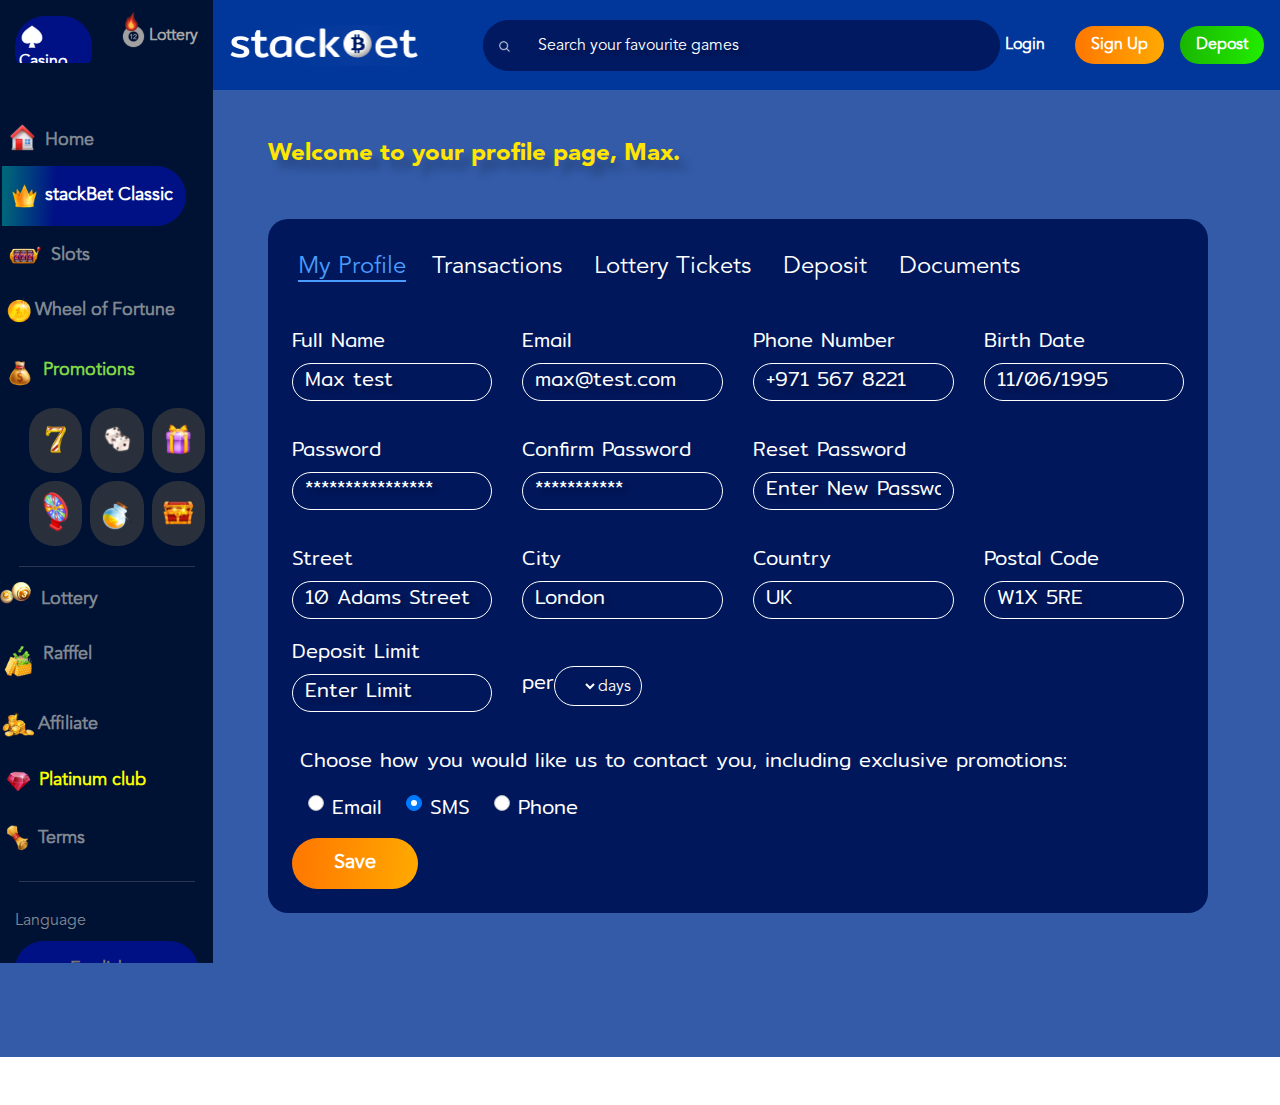
==== commit 6428013b: "hfjd" ====
--- a/myAccount.html
+++ b/myAccount.html
@@ -86,7 +86,7 @@
 
         <!------main sidebar-->
 
-        <div class="row" id="power-bg">
+        <div class="row mb-5 pb-5" id="power-bg">
             <div class="col-md-2  sidenav pt-md-4 mb-md-5 pb-md-5" id="fixed-side">
                 <div class="collapse navbar-collapse main-sidebar" id="navbarText">
                     <!--Grid column-->
@@ -266,9 +266,9 @@
             </div>
             <!----------end of main sidebar---->
             <!-----------main content------->
-            <div class="main-content col-md-10" id="power-stack">
+            <div class="main-content col-md-10 mb-5 pb-5" id="power-stack">
                 <div class="welcome-page py-5 pl-5">Welcome to your profile page, Max.</div>
-                <div id="profile-tabs" class="mx-5 p-4">
+                <div id="profile-tabs" class="mx-lg-5 p-4">
                     <ul class="nav nav-pills mb-3" id="pills-tab" role="tablist">
                         <li class="nav-item" role="presentation">
                             <button class="nav-link active" id="pills-profile-tab" data-toggle="pill"
@@ -277,22 +277,22 @@
                         </li>
                         <li class="nav-item" role="presentation">
                             <button class="nav-link" id="pills-Transactions-tab" data-toggle="pill"
-                                data-target="#pills-Transactions" type="button" role="tab" aria-controls="pills-Transactions"
-                                aria-selected="false">Transactions</button>
+                                data-target="#pills-Transactions" type="button" role="tab"
+                                aria-controls="pills-Transactions" aria-selected="false">Transactions</button>
                         </li>
                         <li class="nav-item" role="presentation">
-                            <button class="nav-link" id="pills-contact-tab" data-toggle="pill"
-                                data-target="#pills-contact" type="button" role="tab" aria-controls="pills-contact"
+                            <button class="nav-link" id="pills-ticket-tab" data-toggle="pill"
+                                data-target="#pills-ticket" type="button" role="tab" aria-controls="pills-ticket"
                                 aria-selected="false">Lottery Tickets</button>
                         </li>
                         <li class="nav-item" role="presentation">
-                            <button class="nav-link" id="pills-contact-tab" data-toggle="pill"
-                                data-target="#pills-contact" type="button" role="tab" aria-controls="pills-contact"
+                            <button class="nav-link" id="pills-Deposit-tab" data-toggle="pill"
+                                data-target="#pills-Deposit" type="button" role="tab" aria-controls="pills-Deposit"
                                 aria-selected="false">Deposit</button>
                         </li>
                         <li class="nav-item" role="presentation">
-                            <button class="nav-link" id="pills-contact-tab" data-toggle="pill"
-                                data-target="#pills-contact" type="button" role="tab" aria-controls="pills-contact"
+                            <button class="nav-link" id="pills-Documents-tab" data-toggle="pill"
+                                data-target="#pills-Documents" type="button" role="tab" aria-controls="pills-Documents"
                                 aria-selected="false">Documents</button>
                         </li>
                     </ul>
@@ -443,41 +443,122 @@
                             <div class="mt-3"><button class="save-btn">Save</button></div>
                         </div>
                         <!----end of profile-->
-                        <div class="tab-pane fade" id="pills-Transactions" role="tabpanel"
+                        <div class="tab-pane fade mb-md-5 pb-md-3" id="pills-Transactions" role="tabpanel"
                             aria-labelledby="pills-Transactions-tab">
-                            <table class="table table-sm">
+                            <table class="table table-sm table-responsive">
                                 <thead>
-                                  <tr>
-                                    <th scope="col">Date</th>
-                                    <th scope="col">Method</th>
-                                    <th scope="col">Lottery</th>
-                                    <th scope="col">Currency</th>
-                                    <th scope="col">Amount</th>
-                                    <th scope="col">Status</th>
-                                  </tr>
+                                    <tr>
+                                        <th scope="col">Date</th>
+                                        <th scope="col">Method</th>
+                                        <th scope="col">Lottery</th>
+                                        <th scope="col">Currency</th>
+                                        <th scope="col">Amount</th>
+                                        <th scope="col">Status</th>
+                                    </tr>
                                 </thead>
                                 <tbody>
-                                  <tr>
-                                    <th scope="row">1</th>
-                                    <td>Mark</td>
-                                    <td>Otto</td>
-                                    <td>@mdo</td>
-                                  </tr>
-                                  <tr>
-                                    <th scope="row">2</th>
-                                    <td>Jacob</td>
-                                    <td>Thornton</td>
-                                    <td>@fat</td>
-                                  </tr>
-                                  <tr>
-                                    <th scope="row">3</th>
-                                    <td colspan="2">Larry the Bird</td>
-                                    <td>@twitter</td>
-                                  </tr>
+                                    <tr class="py-4">
+                                        <td>2022-12-15 23:50:00</td>
+                                        <td>Debit Card</td>
+                                        <td>Stack7</td>
+                                        <td>@GBP</td>
+                                        <td>£10</td>
+                                        <td>Approved</td>
+                                    </tr>
+                                    <tr>
+                                        <td>2022-12-15 23:50:00</td>
+                                        <td>Debit Card</td>
+                                        <td>powerStack</td>
+                                        <td>@GBP</td>
+                                        <td>£15</td>
+                                        <td>Approved</td>
+                                    </tr>
+
                                 </tbody>
-                              </table></div>
-                        <div class="tab-pane fade" id="pills-contact" role="tabpanel"
-                            aria-labelledby="pills-contact-tab">...</div>
+                            </table>
+                        </div>
+                        <!----end of transaction-->
+                        <div class="tab-pane fade" id="pills-ticket" role="tabpanel" aria-labelledby="pills-ticket-tab">
+                            <table class="table  table-responsive">
+                                <thead>
+                                    <tr>
+                                        <th scope="col">Name</th>
+                                        <th scope="col">Draw Date</th>
+                                        <th scope="col">Method</th>
+                                        <th scope="col">Amount</th>
+                                        <th scope="col">Status</th>
+                                        <th scope="col">My Lines</th>
+                                        <th scope="col">Winnings</th>
+                                    </tr>
+                                </thead>
+                                <tbody>
+                                    <tr class="py-4">
+                                        <td>Stack7</td>
+                                        <td>2022-12-24 00:00:00</td>
+                                        <td>Ticket</td>
+                                        <td>£10</td>
+                                        <td>Approved</td>
+                                        <td>
+                                            <div class="row">
+                                                <div class=" col"><span class="line-text">07</span></div>
+                                                <div class=" col"><span class="line-text">07</span></div>
+                                                <div class=" col"><span class="line-text">07</span></div>
+                                                <div class=" col"><span class="line-text">07</span></div>
+                                                <div class=" col"><span class="line-text">07</span></div>
+                                                <div class="col"><span class="line-text">07</span></div>
+                                            </div>
+                                        </td>
+                                        <td>Nil</td>
+                                    </tr>
+                                    <tr>
+                                        <td>powerStack</td>
+                                        <td>2022-12-15 23:50:00</td>
+                                        <td>Ticket</td>
+                                        <td>£10</td>
+                                        <td>Approved</td>
+                                        <td>
+                                            <div class="row">
+                                                <div class=" col"><span class="line-text-blue">07</span></div>
+                                                <div class=" col"><span class="line-text-blue">07</span></div>
+                                                <div class=" col"><span class="line-text-blue">07</span></div>
+                                                <div class=" col"><span class="line-text-blue">07</span></div>
+                                                <div class=" col"><span class="line-text-blue">07</span></div>
+                                                <div class="col"><span class="line-text-blue">07</span></div>
+                                            </div>
+                                        </td>
+                                        <td>£10,500</td>
+                                    </tr>
+
+                                </tbody>
+                            </table>
+                        </div>
+                        <!----end of ticket-->
+                        <div class="tab-pane fade ml-4 mb-md-4" id="pills-Deposit" role="tabpanel"
+                            aria-labelledby="pills-Deposit-tab">
+                            <h1 class="depo-amount ml-1">Amount</h1>
+                            <div class="row ml-1">
+                                <div class="mx-1"><span class="line-orange-text p-2">£10</span></div>
+                                <div class="mx-1"><span class="line-orange-text  p-2">£20</span></div>
+                                <div class="mx-1"><span class="line-orange-text  p-2">£50</span></div>
+                                <div class="mx-1"><span class="line-orange-text  p-2">£100</span></div>
+                            </div>
+                            <div class="mt-4"><input type="text" placeholder="Amount to deposit" class="form-control"></div>
+                            <div class="mt-4"><button class="deposite-btn">Deposit</button></div>
+                        </div>
+                        <!--------------end of deposite-->
+                        <div class="tab-pane fade mb-md-5 pb-md-5" id="pills-Documents" role="tabpanel"
+                            aria-labelledby="pills-Documents-tab">
+                            <h1 class="depo-amount ml-1">Driver’s License Or Passport</h1>
+                           
+                            <div class="mt-4">
+                                <form action="/action_page.php">
+                                    <input type="file" id="myFile" name="filename">
+                                    <input type="text" placeholder="Amount to deposit" class="form-control">
+                                  </form>
+                               </div>
+                            
+                        </div>
+                        <!--------------end of document-->
                     </div>
                 </div>
             </div>
--- a/assets/style/style.css
+++ b/assets/style/style.css
@@ -1,303 +1,359 @@
 @import "https://cdnjs.cloudflare.com/ajax/libs/OwlCarousel2/2.3.4/assets/owl.carousel.min.css";
 
 @font-face {
-    font-family: 'Avenir';
-    src: url(../font-family/Avenir-Font/avenir_ff/AvenirLTStd-Book.otf);
-  }
-  @font-face {
-    font-family: 'Avenir Next';
-    src: url(../font-family/Avenir-Font/avenir_ff/AvenirLTStd-Black.otf);
-  }
-  @font-face {
-    font-family: 'Mitr-Bold';
-    src: url(../font-family/Mitr/Mitr-Bold.ttf);
-  }
-  @font-face {
-    font-family: 'Mitr-ExtraLight';
-    src: url(../font-family/Mitr/Mitr-ExtraLight.ttf);
-  }
-  @font-face {
-    font-family: 'Mitr-Light';
-    src: url(../font-family/Mitr/Mitr-Light.ttf);
-  }
-  @font-face {
-    font-family: 'Mitr-Medium';
-    src: url(../font-family/Mitr/Mitr-Medium.ttf);
-  }
-  @font-face {
-    font-family: 'Mitr-SemiBold';
-    src: url(../font-family/Mitr/Mitr-SemiBold.ttf);
-  }
-  ::-webkit-scrollbar-thumb {
-    background-color: #001234;
-   
-    border: 1px solid transparent;
-  }
-  ::-webkit-scrollbar {
-    width: 5px;
-    background-color:#001185;
-  }
-
-  
-  *{
-      font-family: 'Avenir';
-  }
-  #sticky-top{
-    position: sticky;
-    top: 0;
-    z-index: 99;
-  }
-  #fixed-side{
-    position: fixed;
-    z-index: 99;
-    overflow: scroll;
-    left: 0;
-    
-    top: 7%;
-    height: 100%;
-    scrollbar-width: none;
-  }
-  .casino {
-    display: inline;
-    list-style: none;
-    
-  }
-  .sidenav{
-    background: #001234;
-    color: #828993;
-    font-family: 'Avenir';
-    font-weight: 400;
-  }
-  .casino a:hover,
-li.active{
-    color: #f5f6f7 !important;
-    background: rgba(0, 17, 168, 0.7);
-    border-radius: 30px;
-    font-weight: 700;
-    list-style: none;
-    text-decoration: none;
-  }
-  .casino a{
-    font-family: 'Avenir';
-    font-style: normal;
-    font-weight: 900;
-    font-size: 16px;
-    line-height: 22px;
-    text-align: center;
-    color: #fff;
-  }
-  .Lottery a{
-    font-family: 'Avenir';
-    font-style: normal;
-    font-weight: 900;
-    font-size: 16px;
-    line-height: 22px;
-    text-align: center;
-    color: #A7A7A7 !important;
-  }
-  .Lottery .fire{
-    position: absolute;
-    left: 17%;
-    top: 5%;
-  }
-  /************navtabs*********/
-  .nav-pills .nav-link.active, .nav-pills .show>.nav-link{
-    background: linear-gradient(273.04deg, #001185 70.77%, rgba(0, 255, 255, 0.35) 97.43%) !important;
-    border-radius: 0px 30px 30px 0px !important;
-    cursor: pointer;
-    color: #fff;
-    left: -7% !important;
-    position: relative !important;
-  }
-  .nav-pills .nav-link{
-    left: -16px !important;
-    position: relative !important;
-  }
-  .nav-pills .nav-link:hover, .nav-pills .show>.nav-link{
-color: #fff !important;
-  }
-  #navbarText >.nav-tabs  .nav-link.active, .nav-tabs .show>.nav-link {
-    background: linear-gradient(273.04deg, #001185 70.77%, rgba(0, 255, 255, 0.35) 97.43%) !important;
-    border-radius: 0px 30px 30px 0px !important;
-    left: -15% !important;
-    position: relative !important;
-    color: #fff !important;
-    border: none !important;
-    padding: 5px !important;
-  }
-  #navbarText .nav-tabs .nav-item.show .nav-link, .nav-tabs a.active{
-    color: #fff;
-  }
-  #navbarText .nav-tabs .nav-item.show .nav-link, .nav-tabs .nav-link:hover{
-    border: none;
-   
-  
-  }
-  #navbarText .nav-tabs .nav-link{
-    left: -15%;
-    position: relative;
-  }
-  
-  #navbarText .nav-tabs>span{
-    font-family: 'Avenir';
-    font-style: normal;
-    font-weight: 900;
-    font-size: 18px;
-    
-    color: #828993;
-  }
-  #navbarText .nav-tabs{
-      border-bottom: none !important;
-  }
-  .promotion{
-      color: #80D847 !important;
-  }
-  .promotion_items{
-    width: 70px;
-    height: 65px;
-    left: 25px;
-    background: rgba(63, 63, 63, 0.66);
-   border-radius: 25px;
-    padding: 7px;
-
-  }
-  .promotion_items img{
-    width: 3rem;
-    height: 3rem;
-  }
-  .promotion_items>span{
-    width: 3rem;
-    height: 3rem;
-  }
+  font-family: 'Avenir';
+  src: url(../font-family/Avenir-Font/avenir_ff/AvenirLTStd-Book.otf);
+}
+
+@font-face {
+  font-family: 'Avenir Next';
+  src: url(../font-family/Avenir-Font/avenir_ff/AvenirLTStd-Black.otf);
+}
+
+@font-face {
+  font-family: 'Mitr-Bold';
+  src: url(../font-family/Mitr/Mitr-Bold.ttf);
+}
+
+@font-face {
+  font-family: 'Mitr-ExtraLight';
+  src: url(../font-family/Mitr/Mitr-ExtraLight.ttf);
+}
+
+@font-face {
+  font-family: 'Mitr-Light';
+  src: url(../font-family/Mitr/Mitr-Light.ttf);
+}
+
+@font-face {
+  font-family: 'Mitr-Medium';
+  src: url(../font-family/Mitr/Mitr-Medium.ttf);
+}
+
+@font-face {
+  font-family: 'Mitr-SemiBold';
+  src: url(../font-family/Mitr/Mitr-SemiBold.ttf);
+}
+
+::-webkit-scrollbar-thumb {
+  background-color: #001234;
+
+  border: 1px solid transparent;
+}
+
+::-webkit-scrollbar {
+  width: 5px;
+  background-color: #001185;
+}
+
+
+* {
+  font-family: 'Avenir';
+}
+
+#sticky-top {
+  position: sticky;
+  top: 0;
+  z-index: 99;
+}
+
+#fixed-side {
+  position: fixed;
+  z-index: 99;
+  overflow: scroll;
+  left: 0;
+
+  top: 7%;
+  height: 100%;
+  scrollbar-width: none;
+}
+
+.casino {
+  display: inline;
+  list-style: none;
+
+}
+
+.sidenav {
+  background: #001234;
+  color: #828993;
+  font-family: 'Avenir';
+  font-weight: 400;
+}
+
+.casino a:hover,
+li.active {
+  color: #f5f6f7 !important;
+  background: rgba(0, 17, 168, 0.7);
+  border-radius: 30px;
+  font-weight: 700;
+  list-style: none;
+  text-decoration: none;
+}
+
+.casino a {
+  font-family: 'Avenir';
+  font-style: normal;
+  font-weight: 900;
+  font-size: 16px;
+  line-height: 22px;
+  text-align: center;
+  color: #fff;
+}
+
+.Lottery a {
+  font-family: 'Avenir';
+  font-style: normal;
+  font-weight: 900;
+  font-size: 16px;
+  line-height: 22px;
+  text-align: center;
+  color: #A7A7A7 !important;
+}
+
+.Lottery .fire {
+  position: absolute;
+  left: 17%;
+  top: 5%;
+}
+
+/************navtabs*********/
+.nav-pills .nav-link.active,
+.nav-pills .show>.nav-link {
+  background: linear-gradient(273.04deg, #001185 70.77%, rgba(0, 255, 255, 0.35) 97.43%) !important;
+  border-radius: 0px 30px 30px 0px !important;
+  cursor: pointer;
+  color: #fff;
+  left: -7% !important;
+  position: relative !important;
+}
+
+.nav-pills .nav-link {
+  left: -16px !important;
+  position: relative !important;
+}
+
+.nav-pills .nav-link:hover,
+.nav-pills .show>.nav-link {
+  color: #fff !important;
+}
+
+#navbarText>.nav-tabs .nav-link.active,
+.nav-tabs .show>.nav-link {
+  background: linear-gradient(273.04deg, #001185 70.77%, rgba(0, 255, 255, 0.35) 97.43%) !important;
+  border-radius: 0px 30px 30px 0px !important;
+  left: -15% !important;
+  position: relative !important;
+  color: #fff !important;
+  border: none !important;
+  padding: 5px !important;
+}
+
+#navbarText .nav-tabs .nav-item.show .nav-link,
+.nav-tabs a.active {
+  color: #fff;
+}
+
+#navbarText .nav-tabs .nav-item.show .nav-link,
+.nav-tabs .nav-link:hover {
+  border: none;
+
+
+}
+
+#navbarText .nav-tabs .nav-link {
+  left: -15%;
+  position: relative;
+}
+
+#navbarText .nav-tabs>span {
+  font-family: 'Avenir';
+  font-style: normal;
+  font-weight: 900;
+  font-size: 18px;
+
+  color: #828993;
+}
+
+#navbarText .nav-tabs {
+  border-bottom: none !important;
+}
+
+.promotion {
+  color: #80D847 !important;
+}
+
+.promotion_items {
+  width: 70px;
+  height: 65px;
+  left: 25px;
+  background: rgba(63, 63, 63, 0.66);
+  border-radius: 25px;
+  padding: 7px;
+
+}
+
+.promotion_items img {
+  width: 3rem;
+  height: 3rem;
+}
+
+.promotion_items>span {
+  width: 3rem;
+  height: 3rem;
+}
+
 /*************end of navtabs***************/
-.cyan-blue{
+.cyan-blue {
   color: #818892;
   font-family: 'Avenir';
-font-style: normal;
-font-weight: 900;
-font-size: 18px;
-/* padding-left: 39px; */
-}
-#myTab_1{
+  font-style: normal;
+  font-weight: 900;
+  font-size: 18px;
+  /* padding-left: 39px; */
+}
+
+#myTab_1 {
   background: #00175B !important;
-border-radius: 40px !important;
-margin-left: 200px;
-}
-#myTab_1 >.nav-tabs .nav-item.show .nav-link, .nav-tabs a.active{
-  background: #0019C2 ;
-border-radius: 40px;
-color: #fff !important;
-/* padding: 5px; */
-}
-#myTab_1 >.nav-tabs .nav-item.show .nav-link, .nav-tabs a:hover{
+  border-radius: 40px !important;
+  margin-left: 200px;
+}
+
+#myTab_1>.nav-tabs .nav-item.show .nav-link,
+.nav-tabs a.active {
+  background: #0019C2;
+  border-radius: 40px;
+  color: #fff !important;
+  /* padding: 5px; */
+}
+
+#myTab_1>.nav-tabs .nav-item.show .nav-link,
+.nav-tabs a:hover {
   color: #818892;
 }
+
 /* #myTab_1 .nav-pills .nav-link.active, .nav-pills .show>.nav-link{
   background: #00175B !important;
   border-radius: 40px !important;
 } */
 
-#claasic-bg{
+#claasic-bg {
   background: #00175B;
-border-radius: 0px 20px 20px 20px;
-}
-#claasic-bg img{
-border-radius: 20px;
-}
-#claasic-bg>span{
+  border-radius: 0px 20px 20px 20px;
+}
+
+#claasic-bg img {
+  border-radius: 20px;
+}
+
+#claasic-bg>span {
   font-family: 'Avenir';
   font-style: normal;
   font-weight: 900;
   font-size: 14px;
   line-height: 19px;
   color: #969696;
-  }
-  .rectangle-bg{
-    background: url(../images/rectangle.svg);
-    background-repeat: no-repeat;
-    background-size: contain;
-    border-top-left-radius: 1.25rem;
-    position: relative;
-    left: -3%;
-    }
-    .rectangle-bg span{
-      font-family: 'Avenir Next';
-      font-style: italic;
-      font-weight: 900;
-      font-size: 24px;
-      line-height: 33px;
-      color: #00A3FF;
-      text-shadow: 7px 7px 7px rgba(0, 0, 0, 0.25);
-    }
-    .stackspin{
-      background: url(../images/classic`game1.svg);
-      background-repeat: no-repeat;
-      background-size: cover;
-      border-radius: 20px;
-     
-    }
-    .daily-ruffle{
-      background: url(../images/classic-g2.svg);
-      background-repeat: no-repeat;
-      background-size: contain;
-      border-radius: 20px;
-     
-    }
-    .wheel{
-      background: url(../images/classic-g3.svg);
-      background-repeat: no-repeat;
-      background-size: contain;
-      border-radius: 20px;
-     
-    }
-    .roul{
-      background: url(../images/classic-g4.svg);
-      background-repeat: no-repeat;
-      background-size: contain;
-      border-radius: 20px;
-     
-    }
-    .stackspin >h3{
-      font-family: 'Avenir Next';
-      font-style: normal;
-      font-weight: 700;
-      font-size: 20px;
-      line-height: 27px;
-      color: #FFFFFF;
-    }
-    .stackspin>h3>span{
-      color: #FFE500;
-    }
-    .stackspin .stack-btn{
-      background: linear-gradient(94.57deg, #FF7A00 7.42%, #FFA800 96.37%);
-      border-radius: 30px;
-      border: transparent;
-      font-family: 'Avenir';
-      font-style: normal;
-      font-weight: 900;
-      font-size: 16px;
-      line-height: 22px;
-      text-align: center;
-      color: #FFFFFF;
-    }
-    .stack-span,.stack-span1{
-      font-family: 'Avenir';
-      font-style: normal;
-      font-weight: 900;
-      font-size: 14px;
-      line-height: 19px;
-      color: #969696;
-    }
-    .stack-span1{
-      color: #80D946;
-    }
+}
+
+.rectangle-bg {
+  background: url(../images/rectangle.svg);
+  background-repeat: no-repeat;
+  background-size: contain;
+  border-top-left-radius: 1.25rem;
+  position: relative;
+  left: -3%;
+}
+
+.rectangle-bg span {
+  font-family: 'Avenir Next';
+  font-style: italic;
+  font-weight: 900;
+  font-size: 24px;
+  line-height: 33px;
+  color: #00A3FF;
+  text-shadow: 7px 7px 7px rgba(0, 0, 0, 0.25);
+}
+
+.stackspin {
+  background: url(../images/classic`game1.svg);
+  background-repeat: no-repeat;
+  background-size: cover;
+  border-radius: 20px;
+
+}
+
+.daily-ruffle {
+  background: url(../images/classic-g2.svg);
+  background-repeat: no-repeat;
+  background-size: contain;
+  border-radius: 20px;
+
+}
+
+.wheel {
+  background: url(../images/classic-g3.svg);
+  background-repeat: no-repeat;
+  background-size: contain;
+  border-radius: 20px;
+
+}
+
+.roul {
+  background: url(../images/classic-g4.svg);
+  background-repeat: no-repeat;
+  background-size: contain;
+  border-radius: 20px;
+
+}
+
+.stackspin>h3 {
+  font-family: 'Avenir Next';
+  font-style: normal;
+  font-weight: 700;
+  font-size: 20px;
+  line-height: 27px;
+  color: #FFFFFF;
+}
+
+.stackspin>h3>span {
+  color: #FFE500;
+}
+
+.stackspin .stack-btn {
+  background: linear-gradient(94.57deg, #FF7A00 7.42%, #FFA800 96.37%);
+  border-radius: 30px;
+  border: transparent;
+  font-family: 'Avenir';
+  font-style: normal;
+  font-weight: 900;
+  font-size: 16px;
+  line-height: 22px;
+  text-align: center;
+  color: #FFFFFF;
+}
+
+.stack-span,
+.stack-span1 {
+  font-family: 'Avenir';
+  font-style: normal;
+  font-weight: 900;
+  font-size: 14px;
+  line-height: 19px;
+  color: #969696;
+}
+
+.stack-span1 {
+  color: #80D946;
+}
+
 /****************navbar****************/
 
-.nav-bg{
+.nav-bg {
   background: #01369B;
 }
-.serach_item{
- /* position: absolute;
+
+.serach_item {
+  /* position: absolute;
   width: 626px;*/
   height: 51px;
   left: 335px;
@@ -305,20 +361,23 @@
   background: rgba(0, 11, 66, 0.65);
   border-radius: 30px;
 }
-.serach_item input{
+
+.serach_item input {
   background-color: transparent !important;
   color: #fff;
   border: none;
 }
-.form-control{
+
+.form-control {
   color: #fff !important;
 }
-.serach_item button{
+
+.serach_item button {
   border: none;
   background-color: transparent;
 }
 
-.login_btn{
+.login_btn {
   font-family: 'Avenir';
   font-style: normal;
   font-weight: 900;
@@ -329,64 +388,74 @@
   background-color: transparent;
   border: none;
 }
-.sign_btn{
+
+.sign_btn {
   background: linear-gradient(94.57deg, #FF7A00 7.42%, #FFA800 96.37%);
   border-radius: 30px;
   border: none;
 }
-.depost_btn{
+
+.depost_btn {
   background: linear-gradient(93.19deg, #1AB900 5.18%, #21EB00 97.11%);
   border-radius: 30px;
   border: none;
 }
+
 .navbar-expand-md {
   -ms-flex-flow: row nowrap;
   flex-flow: row nowrap;
   -ms-flex-pack: start;
   justify-content: space-between;
 }
-.selectpicker{
+
+.selectpicker {
   background: rgba(0, 17, 168, 0.7);
-border-radius: 30px;
-border: transparent;
-font-family: 'Avenir';
-font-style: normal;
-font-weight: 900;
-font-size: 18px;
-line-height: 25px;
-text-align: center;
-color: #FFFFFF;
-border: 0;
-  
+  border-radius: 30px;
+  border: transparent;
+  font-family: 'Avenir';
+  font-style: normal;
+  font-weight: 900;
+  font-size: 18px;
+  line-height: 25px;
+  text-align: center;
+  color: #FFFFFF;
+  border: 0;
+
   border-right: 16px solid transparent;
 }
-.live-support{
+
+.live-support {
   background: rgba(19, 234, 0, 0.7);
   border-radius: 30px;
 }
-.refer{
+
+.refer {
   background: rgba(238, 171, 0, 0.9);
   border-radius: 30px;
 }
+
 /******************end of navbar**********/
 /********************Dashboard***************/
-#power-bg{
+#power-bg {
   /* background: rgba(0, 17, 168, 0.7); */
-  background-color:rgba(0, 50, 146, 0.8);
-}
-#power-stack{
-  
+  background-color: rgba(0, 50, 146, 0.8);
+}
+
+#power-stack {
+height: 100%;
   margin-left: 16%;
   scrollbar-width: none;
 }
-.enter-now{
+
+.enter-now {
   background-image: url(../images/power_stack.svg);
   background-repeat: no-repeat;
   object-fit: cover;
   border-radius: 20px;
   position: relative;
 }
-#power-stack h1{
+
+#power-stack h1 {
   font-family: 'Avenir';
   font-style: normal;
   font-weight: 900;
@@ -395,118 +464,132 @@
   /* text-align: left; */
   color: #FFFFFF;
 }
-#power-stack h2{
-  font-family: 'Avenir';
-font-style: normal;
-font-weight: 900;
-font-size: 39.1938px;
-line-height: 54px;
-text-align: right;
-color: #FFFFFF;
-}
-.enter-now button{
+
+#power-stack h2 {
+  font-family: 'Avenir';
+  font-style: normal;
+  font-weight: 900;
+  font-size: 39.1938px;
+  line-height: 54px;
+  text-align: right;
+  color: #FFFFFF;
+}
+
+.enter-now button {
   background: #24FF00;
-border-radius: 12.2481px;
-font-family: 'Avenir';
-font-style: normal;
-font-weight: 900;
-font-size: 15.5969px;
-border-bottom-left-radius:0px;
-border-bottom-right-radius:0px;
-text-align: center;
-border: none;
-color: #333333;
-}
-.play-now{
+  border-radius: 12.2481px;
+  font-family: 'Avenir';
+  font-style: normal;
+  font-weight: 900;
+  font-size: 15.5969px;
+  border-bottom-left-radius: 0px;
+  border-bottom-right-radius: 0px;
+  text-align: center;
+  border: none;
+  color: #333333;
+}
+
+.play-now {
   background-image: url(../images/play-now.svg);
   border-radius: 20px;
   height: 100%;
- background-size: cover;
+  background-size: cover;
   background-repeat: no-repeat
 }
-.play-now>h3{
-  font-family: 'Avenir';
-font-style: normal;
-font-weight: 700;
-font-size: 25px;
-line-height: 38px;
-color: #FFFFFF;
-text-shadow: 7px 7px 7px rgba(0, 0, 0, 0.25);
-}
-.play-now>h3>span{
-  color:#80D847 ;
-}
-.enter-now>span{
+
+.play-now>h3 {
+  font-family: 'Avenir';
+  font-style: normal;
+  font-weight: 700;
+  font-size: 25px;
+  line-height: 38px;
+  color: #FFFFFF;
+  text-shadow: 7px 7px 7px rgba(0, 0, 0, 0.25);
+}
+
+.play-now>h3>span {
   color: #80D847;
 }
-.play-now button{
+
+.enter-now>span {
+  color: #80D847;
+}
+
+.play-now button {
   background: linear-gradient(94.57deg, #FF7A00 7.42%, #FFA800 96.37%);
-border-radius: 30px;
-font-family: 'Avenir';
-font-style: normal;
-font-weight: 900;
-font-size: 16px;
-line-height: 22px;
-text-align: center;
-border: none;
-color: #FFFFFF;
-}
-.buy-ticket{
-  
-    background-image: url(../images/buy-ticket.png);
-    background-size: contain;
-    border-radius: 20px;
-    position: relative;
-    height: 40vh;
-    background-repeat: no-repeat;
-  }
-  .play{
-    background-image: url(../images/play.png);
-    background-size: contain;
-    border-radius: 20px;
-    position: relative;
-    height: 40vh;
-    background-repeat: no-repeat
-  }
-  #rewards{
-    background: #00175B;
-    border-radius: 20px;
-    /* height: 50vh; */
-  }
-  #rewards h4{
-    font-family: 'Avenir';
+  border-radius: 30px;
+  font-family: 'Avenir';
+  font-style: normal;
+  font-weight: 900;
+  font-size: 16px;
+  line-height: 22px;
+  text-align: center;
+  border: none;
+  color: #FFFFFF;
+}
+
+.buy-ticket {
+
+  background-image: url(../images/buy-ticket.png);
+  background-size: contain;
+  border-radius: 20px;
+  position: relative;
+  height: 40vh;
+  background-repeat: no-repeat;
+}
+
+.play {
+  background-image: url(../images/play.png);
+  background-size: contain;
+  border-radius: 20px;
+  position: relative;
+  height: 40vh;
+  background-repeat: no-repeat
+}
+
+#rewards {
+  background: #00175B;
+  border-radius: 20px;
+  /* height: 50vh; */
+}
+
+#rewards h4 {
+  font-family: 'Avenir';
   font-style: normal;
   font-weight: 900;
   font-size: 18px;
   line-height: 25px;
   color: #00FFFF;
-  }
-#rewards .span1{
-  font-family: 'Avenir';
-font-style: normal;
-font-weight: 900;
-font-size: 16px;
-line-height: 22px;
-
-color: #656E76;
-}
-#rewards .span2{
-  font-family: 'Avenir';
-font-style: normal;
-font-weight: 900;
-font-size: 18px;
-line-height: 25px;
-
-color: #FFFFFF;
-}
-#rewards .span3{
-  font-family: 'Avenir';
-font-style: normal;
-font-weight: 900;
-font-size: 16px;
-line-height: 22px;
-
-color: #E6E8EE;
+}
+
+#rewards .span1 {
+  font-family: 'Avenir';
+  font-style: normal;
+  font-weight: 900;
+  font-size: 16px;
+  line-height: 22px;
+
+  color: #656E76;
+}
+
+#rewards .span2 {
+  font-family: 'Avenir';
+  font-style: normal;
+  font-weight: 900;
+  font-size: 18px;
+  line-height: 25px;
+
+  color: #FFFFFF;
+}
+
+#rewards .span3 {
+  font-family: 'Avenir';
+  font-style: normal;
+  font-weight: 900;
+  font-size: 16px;
+  line-height: 22px;
+
+  color: #E6E8EE;
 }
 
 /** Vertical Slider 100% Height */
@@ -556,7 +639,7 @@
   transform: rotate(90deg);
 }
 
-#carouselExampleIndicators .carousel-indicators > li {
+#carouselExampleIndicators .carousel-indicators>li {
   display: block;
   border-radius: 12px;
   width: 12px;
@@ -576,14 +659,17 @@
   right: 13.5px;
   width: 50px;
 }
+
 #carouselExampleIndicators .carousel.vertical .carousel-control-prev.up {
   top: 0;
   bottom: 50%;
 }
+
 #carouselExampleIndicators .carousel.vertical .carousel-control-next.down {
   top: 50%;
   bottom: 0;
 }
+
 #carouselExampleIndicators .carousel.vertical .carousel-control-prev.up i,
 #carouselExampleIndicators .carousel.vertical .carousel-control-next.down i {
   position: absolute;
@@ -592,12 +678,14 @@
   display: inline-block;
   font-size: 2em;
 }
+
 #carouselExampleIndicators .carousel.vertical .carousel-control-prev.up i {
   left: 50%;
   margin-left: -10px;
   top: 50%;
   margin-top: -10px;
 }
+
 #carouselExampleIndicators .carousel.vertical .carousel-control-next.down i {
   left: 50%;
   margin-left: -10px;
@@ -612,20 +700,26 @@
   height: 85%;
   left: 0;
 }
-#carouselExampleIndicators .carousel-item img{
+
+#carouselExampleIndicators .carousel-item img {
   height: 75px;
   width: 75px;
   border-radius: 20px;
- 
-}
-#carouselExampleIndicators .span_2{
+
+}
+
+#carouselExampleIndicators .span_2 {
   color: #65DC41;
 }
 
-.carousel-control .icon-prev, .carousel-control .icon-next, .carousel-control .glyphicon-chevron-left, .carousel-control .glyphicon-chevron-right {
+.carousel-control .icon-prev,
+.carousel-control .icon-next,
+.carousel-control .glyphicon-chevron-left,
+.carousel-control .glyphicon-chevron-right {
   top: 0 !important;
 }
-#carouselExampleControls h5{
+
+#carouselExampleControls h5 {
   font-family: 'Avenir';
   font-style: normal;
   font-weight: 900;
@@ -633,20 +727,23 @@
   line-height: 16px;
   color: #E6E8EE;
 }
-#carouselExampleControls h6{
-  font-family: 'Avenir';
-font-style: normal;
-font-weight: 900;
-font-size: 9px;
-line-height: 16px;
-color: #969696;
-}
-#carouselExampleControls img{
+
+#carouselExampleControls h6 {
+  font-family: 'Avenir';
+  font-style: normal;
+  font-weight: 900;
+  font-size: 9px;
+  line-height: 16px;
+  color: #969696;
+}
+
+#carouselExampleControls img {
   height: 80px;
   width: 80px;
   border-radius: 20px;
 }
-#carouselExampleControls .carousel-control-prev{
+
+#carouselExampleControls .carousel-control-prev {
   position: absolute;
   top: -42px;
   left: 212px;
@@ -656,7 +753,8 @@
   border-radius: 50%;
   background-color: #0019C2;
 }
-#carouselExampleControls .carousel-control-next{
+
+#carouselExampleControls .carousel-control-next {
   position: absolute;
   top: -42px;
   /* left: 212px; */
@@ -665,110 +763,127 @@
   width: 25px;
   border-radius: 50%;
   background-color: #0019C2;
-  }
-  .carousel-control-next-icon{
-    width: 15px;
-    height: 15px;
-  }
-  .carousel-control-prev-icon{
-    width: 15px;
-    height: 15px;
-  }
-  #carouselExampleControls_1 h5{
-    font-family: 'Avenir';
-    font-style: normal;
-    font-weight: 900;
-    font-size: 11px;
-    line-height: 16px;
-    color: #E6E8EE;
-  }
-  #carouselExampleControls_1 h6{
-    font-family: 'Avenir';
+}
+
+.carousel-control-next-icon {
+  width: 15px;
+  height: 15px;
+}
+
+.carousel-control-prev-icon {
+  width: 15px;
+  height: 15px;
+}
+
+#carouselExampleControls_1 h5 {
+  font-family: 'Avenir';
+  font-style: normal;
+  font-weight: 900;
+  font-size: 11px;
+  line-height: 16px;
+  color: #E6E8EE;
+}
+
+#carouselExampleControls_1 h6 {
+  font-family: 'Avenir';
   font-style: normal;
   font-weight: 900;
   font-size: 9px;
   line-height: 16px;
   color: #969696;
-  }
-  #carouselExampleControls_1 img{
-    height: 80px;
-    width: 80px;
-    border-radius: 20px;
-  }
-  #carouselExampleControls_1 .carousel-control-prev{
-    position: absolute;
-    top: -42px;
-    left: 212px;
-    /* right: -51px; */
-    height: 25px;
-    width: 25px;
-    border-radius: 50%;
-    background-color: #0019C2;
-  }
-  #carouselExampleControls_1 .carousel-control-next{
-    position: absolute;
-    top: -42px;
-    /* left: 212px; */
-    /* right: -51px; */
-    height: 25px;
-    width: 25px;
-    border-radius: 50%;
-    background-color: #0019C2;
-    }
-    
-  hr {
-    border: 0;
-    clear:both;
-    display:block;
-    width: 96%;                
-  background:  rgba(135, 135, 135, 0.31);
-    height: 1px;
-}
+}
+
+#carouselExampleControls_1 img {
+  height: 80px;
+  width: 80px;
+  border-radius: 20px;
+}
+
+#carouselExampleControls_1 .carousel-control-prev {
+  position: absolute;
+  top: -42px;
+  left: 212px;
+  /* right: -51px; */
+  height: 25px;
+  width: 25px;
+  border-radius: 50%;
+  background-color: #0019C2;
+}
+
+#carouselExampleControls_1 .carousel-control-next {
+  position: absolute;
+  top: -42px;
+  /* left: 212px; */
+  /* right: -51px; */
+  height: 25px;
+  width: 25px;
+  border-radius: 50%;
+  background-color: #0019C2;
+}
+
+hr {
+  border: 0;
+  clear: both;
+  display: block;
+  width: 96%;
+  background: rgba(135, 135, 135, 0.31);
+  height: 1px;
+}
+
 #line {
-    float: left;
-    height: 20px;                
-}
-#stackBet .stackspin-1{
+  float: left;
+  height: 20px;
+}
+
+#stackBet .stackspin-1 {
   background: url(../images/stackSpin.svg);
   background-size: cover;
   border-radius: 20px;
   background-repeat: no-repeat;
 }
-#stackBet h1{
+
+#stackBet h1 {
   font-family: 'Avenir Next';
-font-style: normal;
-font-weight: 700;
-font-size: 128px;
-line-height: 175px;
-color: #FFFFFF;
-text-shadow: 5px 5px 5px rgba(0, 0, 0, 0.25);
-}
-#stackBet span{
+  font-style: normal;
+  font-weight: 700;
+  font-size: 128px;
+  line-height: 175px;
+  color: #FFFFFF;
+  text-shadow: 5px 5px 5px rgba(0, 0, 0, 0.25);
+}
+
+#stackBet span {
   color: #FFE600;
 }
-#stackBet h3{
+
+#stackBet h3 {
   font-family: 'Avenir Next';
-font-style: normal;
-font-weight: 700;
-font-size: 48px;
-line-height: 66px;
-color: #FFFFFF;
-text-shadow: 5px 5px 5px rgba(0, 0, 0, 0.25);
-}
-#stackBet p{
+  font-style: normal;
+  font-weight: 700;
+  font-size: 48px;
+  line-height: 66px;
+  color: #FFFFFF;
+  text-shadow: 5px 5px 5px rgba(0, 0, 0, 0.25);
+}
+
+#stackBet p {
   /* font-family: 'Avenir Next'; */
-font-style: normal;
-font-weight: 500;
-font-size: 24px;
-line-height: 33px;
-color: #FFFFFF;
-text-shadow: 5px 5px 5px rgba(0, 0, 0, 0.25);
-}
-#stackBet .api,#power-stack .api{
+  font-style: normal;
+  font-weight: 500;
+  font-size: 24px;
+  line-height: 33px;
+  color: #FFFFFF;
+  text-shadow: 5px 5px 5px rgba(0, 0, 0, 0.25);
+}
+
+#stackBet .api,
+#power-stack .api {
   background-color: #fff !important;
   border-radius: 20px;
 }
-#stackBet h4,#power-stack h4{
+
+#stackBet h4,
+#power-stack h4 {
   font-family: 'Avenir Next';
   font-style: normal;
   font-weight: 700;
@@ -777,34 +892,42 @@
   text-align: center;
   color: #000000;
 }
+
 /****************media query**********/
 /* Extra small devices (phones, 600px and down) */
 @media only screen and (max-width: 600px) {
-  .serach_item{
+  .serach_item {
     width: 9%;
   }
-  #myTab_1{
+
+  #myTab_1 {
     margin-left: 0;
   }
-  .rectangle-bg{
+
+  .rectangle-bg {
     left: 0%;
   }
-  #power-stack{
+
+  #power-stack {
     margin-left: 0%;
   }
-  #fixed-side{
+
+  #fixed-side {
     height: auto;
     overflow: hidden;
   }
-  #stackBet h1{
+
+  #stackBet h1 {
     font-size: 65px;
     line-height: 66px;
   }
-  #stackBet h3{
+
+  #stackBet h3 {
     font-size: 25px;
     line-height: 66px;
   }
-  #stackBet h4{
+
+  #stackBet h4 {
     font-size: 65px;
     line-height: 66px;
   }
@@ -812,28 +935,34 @@
 
 /* Small devices (portrait tablets and large phones, 600px and up) */
 @media only screen and (min-width: 600px) {
-  .serach_item{
+  .serach_item {
     width: 9%;
   }
-  #myTab_1{
+
+  #myTab_1 {
     margin-left: 0;
   }
-  .rectangle-bg{
+
+  .rectangle-bg {
     left: 0%;
   }
-  #fixed-side{
+
+  #fixed-side {
     height: auto;
     overflow: hidden;
   }
-  #stackBet h1{
+
+  #stackBet h1 {
     font-size: 65px;
     line-height: 66px;
   }
-  #stackBet h3{
+
+  #stackBet h3 {
     font-size: 25px;
     line-height: 66px;
   }
-  #stackBet h4{
+
+  #stackBet h4 {
     font-size: 65px;
     line-height: 66px;
   }
@@ -841,62 +970,74 @@
 
 /* Medium devices (landscape tablets, 768px and up) */
 @media only screen and (min-width: 768px) {
-  .serach_item{
-  width: 9%;
-}
-.main-sidebar{
-  display: block !important;
-}
-#myTab_1{
-  margin-left:0px;
-}
-.rectangle-bg{
-  left: -2px;
-}
-#fixed-side{
-  position: fixed;
-  z-index: 99;
-  overflow: scroll;
-  left: 0;
-  
-  top: 7%;
-  height: 100%;
-  
-}
-#stackBet h1{
-  font-size: 65px;
-  line-height: 66px;
-}
-#stackBet h3{
-  font-size: 25px;
-  line-height: 66px;
-}
-#stackBet h4{
-  font-size: 65px;
-  line-height: 66px;
-}
+  .serach_item {
+    width: 9%;
+  }
+
+  .main-sidebar {
+    display: block !important;
+  }
+
+  #myTab_1 {
+    margin-left: 0px;
+  }
+
+  .rectangle-bg {
+    left: -2px;
+  }
+
+  #fixed-side {
+    position: fixed;
+    z-index: 99;
+    overflow: scroll;
+    left: 0;
+
+    top: 7%;
+    height: 100%;
+
+  }
+
+  #stackBet h1 {
+    font-size: 65px;
+    line-height: 66px;
+  }
+
+  #stackBet h3 {
+    font-size: 25px;
+    line-height: 66px;
+  }
+
+  #stackBet h4 {
+    font-size: 65px;
+    line-height: 66px;
+  }
 }
 
 /* Large devices (laptops/desktops, 992px and up) */
 @media only screen and (min-width: 992px) {
-  .serach_item{
+  .serach_item {
     width: 15px;
   }
-  .rectangle-bg{
+
+  .rectangle-bg {
     left: 0px;
   }
-  #myTab_1{
+
+  #myTab_1 {
     margin-left: 250px;
   }
-  #stackBet h1{
+
+  #stackBet h1 {
     font-size: 65px;
     line-height: 66px;
   }
-  #stackBet h3{
+
+  #stackBet h3 {
     font-size: 25px;
     line-height: 66px;
   }
-  #stackBet h4{
+
+  #stackBet h4 {
     font-size: 65px;
     line-height: 66px;
   }
@@ -904,207 +1045,242 @@
 
 /* Extra large devices (large laptops and desktops, 1200px and up) */
 @media only screen and (min-width: 1200px) {
-  .serach_item{
+  .serach_item {
     width: 50%;
   }
-  #stackBet h1{
+
+  #stackBet h1 {
     font-size: 128px;
     line-height: 176px;
   }
-  #stackBet h3{
+
+  #stackBet h3 {
     font-size: 48px;
     line-height: 66px;
   }
-  #stackBet h4{
+
+  #stackBet h4 {
     font-size: 128px;
     line-height: 176px;
   }
 }
 
-.leader{
-  font-family: 'Avenir';
-font-style: normal;
-font-weight: 900;
-font-size: 36px;
-line-height: 49px;
-
-color: #FFFFFF;
-}
-.last{
+.leader {
+  font-family: 'Avenir';
+  font-style: normal;
+  font-weight: 900;
+  font-size: 36px;
+  line-height: 49px;
+
+  color: #FFFFFF;
+}
+
+.last {
   font-family: 'Avenir' !important;
-font-style: normal;
-font-weight: 500;
-font-size: 24px !important;
-line-height: 33px !important;
-
-color: #C8C8C8 !important;
-
-text-shadow: 5px 5px 5px rgba(0, 0, 0, 0.25) !important;
+  font-style: normal;
+  font-weight: 500;
+  font-size: 24px !important;
+  line-height: 33px !important;
+
+  color: #C8C8C8 !important;
+
+  text-shadow: 5px 5px 5px rgba(0, 0, 0, 0.25) !important;
 }
 
 .table-image {
-  vertical-align: middle;}
-
-  td, th {
-    vertical-align: middle;
-  }
-.table{
- 
-
-}
-tbody{
+  vertical-align: middle;
+}
+
+td,
+th {
+  vertical-align: middle;
+}
+
+.table {}
+
+tbody {
   background: rgba(0, 50, 146, 0.8);
 }
 
-.table td, .table th{
+.table td,
+.table th {
   vertical-align: middle !important;
 }
-#table-border{
+
+#table-border {
   border: 15px solid #001234;
   border-radius: 10px;
   width: 100%;
 }
-#table-border .border-1{
+
+#table-border .border-1 {
   border: 1px solid #FF7A00;
   border-radius: 5px;
 }
-#table-border h1{
+
+#table-border h1 {
   font-family: 'Avenir Next';
-font-style: normal;
-font-weight: 500;
-font-size: 19.304px;
-line-height: 26px;
-
-color: #FFFFFF;
-
-text-shadow: 4.02166px 4.02166px 4.02166px rgba(0, 0, 0, 0.25);
-}
-#table-border span{
+  font-style: normal;
+  font-weight: 500;
+  font-size: 19.304px;
+  line-height: 26px;
+
+  color: #FFFFFF;
+
+  text-shadow: 4.02166px 4.02166px 4.02166px rgba(0, 0, 0, 0.25);
+}
+
+#table-border span {
   font-size: 12px;
   color: #00FF19;
 }
+
 #table-border .nav-item a {
   color: #fff !important;
 }
-#SignupModal .modal-content,#LoginModal .modal-content{
+
+#SignupModal .modal-content,
+#LoginModal .modal-content {
   background: linear-gradient(119deg, #010041 13.48%, #0300AB 100%);
-border-radius: 30px;
-}
-#SignupModal p,#LoginModal p{
-  font-family: 'Avenir';
-font-style: normal;
-font-weight: 500;
-font-size: 20px;
-line-height: 27px;
-text-align: center;
-color: #FFFFFF;
-text-shadow: 5px 5px 5px rgba(0, 0, 0, 0.25);
-}
-.modal-body{
+  border-radius: 30px;
+}
+
+#SignupModal p,
+#LoginModal p {
+  font-family: 'Avenir';
+  font-style: normal;
+  font-weight: 500;
+  font-size: 20px;
+  line-height: 27px;
+  text-align: center;
+  color: #FFFFFF;
+  text-shadow: 5px 5px 5px rgba(0, 0, 0, 0.25);
+}
+
+.modal-body {
   background: #003EB7;
-border-radius: 30px;
-}
-#SignupModal h1,#LoginModal h1{
+  border-radius: 30px;
+}
+
+#SignupModal h1,
+#LoginModal h1 {
   font-family: 'Avenir Next';
-font-style: normal;
-font-weight: 700;
-font-size: 20px;
-line-height: 27px;
-text-align: center;
-color: #FFFFFF;
-}
-#SignupModal a,#LoginModal a{
-  font-family: 'Avenir';
-font-style: normal;
-font-weight: 100;
-font-size: 20px;
-line-height: 27px;
-text-align: center;
-text-decoration-line: underline;
-text-underline-position: under;
-color: #DBDBDB;
-}
-.modal-header{
+  font-style: normal;
+  font-weight: 700;
+  font-size: 20px;
+  line-height: 27px;
+  text-align: center;
+  color: #FFFFFF;
+}
+
+#SignupModal a,
+#LoginModal a {
+  font-family: 'Avenir';
+  font-style: normal;
+  font-weight: 100;
+  font-size: 20px;
+  line-height: 27px;
+  text-align: center;
+  text-decoration-line: underline;
+  text-underline-position: under;
+  color: #DBDBDB;
+}
+
+.modal-header {
   border-bottom: 0px !important;
 }
-.col-form-label{
-  font-family: 'Avenir';
-font-style: normal;
-font-weight: 500;
-font-size: 16px;
-line-height: 22px;
-
-color: #CBCBCB;
-}
-.form-control{
+
+.col-form-label {
+  font-family: 'Avenir';
+  font-style: normal;
+  font-weight: 500;
+  font-size: 16px;
+  line-height: 22px;
+
+  color: #CBCBCB;
+}
+
+.form-control {
   background: #0075FF;
   border-radius: 20px;
   border: 1px solid transparent;
 }
-.form-control::placeholder { /* Chrome, Firefox, Opera, Safari 10.1+ */
-  font-family: 'Avenir';
-font-style: normal;
-font-weight: 500;
-font-size: 16px;
-line-height: 22px;
-color: #FFFFFF;
-text-shadow: 5px 5px 5px rgba(0, 0, 0, 0.25);
-  opacity: 1; /* Firefox */
+
+.form-control::placeholder {
+  /* Chrome, Firefox, Opera, Safari 10.1+ */
+  font-family: 'Avenir';
+  font-style: normal;
+  font-weight: 500;
+  font-size: 16px;
+  line-height: 22px;
+  color: #FFFFFF;
+  text-shadow: 5px 5px 5px rgba(0, 0, 0, 0.25);
+  opacity: 1;
+  /* Firefox */
   text-decoration: none;
 }
-.form-check label{
-  font-family: 'Avenir';
-font-style: normal;
-font-weight: 500;
-font-size: 16px;
-line-height: 22px;
-
-color: #FFFFFF;
-}
-.form-check-input{
+
+.form-check label {
+  font-family: 'Avenir';
+  font-style: normal;
+  font-weight: 500;
+  font-size: 16px;
+  line-height: 22px;
+
+  color: #FFFFFF;
+}
+
+.form-check-input {
   height: 20px;
   width: 20px;
 }
-#SignupModal  .sign_btn{
+
+#SignupModal .sign_btn {
   border: 1px solid #fff;
   color: #fff;
 }
-#LoginModal .sign_btn{
+
+#LoginModal .sign_btn {
   background: linear-gradient(93.19deg, #1AB900 5.18%, #21EB00 97.11%);
-border-radius: 38.2353px;
-color: #fff;
-}
-#footer{
+  border-radius: 38.2353px;
+  color: #fff;
+}
+
+#footer {
   background: #001234;
-border-radius: 10px;
-}
-#footer p{
-  font-family: 'Avenir';
-font-style: normal;
-font-weight: 500;
-font-size: 20px;
-line-height: 27px;
-color: #CBCBCB;
-text-shadow: 5px 5px 5px rgba(0, 0, 0, 0.25);
-}
-#footer h5{
+  border-radius: 10px;
+}
+
+#footer p {
+  font-family: 'Avenir';
+  font-style: normal;
+  font-weight: 500;
+  font-size: 20px;
+  line-height: 27px;
+  color: #CBCBCB;
+  text-shadow: 5px 5px 5px rgba(0, 0, 0, 0.25);
+}
+
+#footer h5 {
   font-family: 'Avenir Next';
-font-style: normal;
-font-weight: 700;
-font-size: 20px;
-line-height: 27px;
-color: #CBCBCB;
-text-shadow: 5px 5px 5px rgba(0, 0, 0, 0.25);
-}
-#footer li a{
+  font-style: normal;
+  font-weight: 700;
+  font-size: 20px;
+  line-height: 27px;
+  color: #CBCBCB;
+  text-shadow: 5px 5px 5px rgba(0, 0, 0, 0.25);
+}
+
+#footer li a {
   font-family: 'Avenir';
   font-style: normal;
   font-weight: 400;
   font-size: 20px;
   line-height: 27px;
   color: #CBCBCB;
-   text-shadow: 5px 5px 5px rgba(0, 0, 0, 0.25);
-}
+  text-shadow: 5px 5px 5px rgba(0, 0, 0, 0.25);
+}
+
 /********************powerstack**************/
 #stackBet .powerstack-1 {
   background: url(../images/powerstack.png) !important;
@@ -1112,129 +1288,266 @@
   border-radius: 20px;
   background-repeat: no-repeat;
 }
-.powerstack-1 h3{
+
+.powerstack-1 h3 {
   color: #FF9900 !important;
   text-shadow: 5px 5px 5px rgba(0, 0, 0, 0.25) !important;
 }
-.powerstack-1 p{
+
+.powerstack-1 p {
   font-family: 'Avenir';
   font-style: normal;
   font-weight: 500;
   font-size: 24px;
   line-height: 33px;
   color: #FFFFFF;
-   text-shadow: 5px 5px 5px rgba(0, 0, 0, 0.25);
-}
-#power-stack-tabs .nav-tabs a.active{
+  text-shadow: 5px 5px 5px rgba(0, 0, 0, 0.25);
+}
+
+#power-stack-tabs .nav-tabs a.active {
   background-color: transparent !important;
 }
-#power-stack-tabs >.nav-tabs .nav-item.show .nav-link, .nav-tabs .nav-link.active{
+
+#power-stack-tabs>.nav-tabs .nav-item.show .nav-link,
+.nav-tabs .nav-link.active {
   background-color: transparent !important;
 }
-#power-tab-content p{
-  font-family: 'Avenir';
-font-style: normal;
-font-weight: 500;
-font-size: 24px;
-line-height: 33px;
-color: #FFFFFF;
-text-shadow: 5px 5px 5px rgba(0, 0, 0, 0.25);
-}
+
+#power-tab-content p {
+  font-family: 'Avenir';
+  font-style: normal;
+  font-weight: 500;
+  font-size: 24px;
+  line-height: 33px;
+  color: #FFFFFF;
+  text-shadow: 5px 5px 5px rgba(0, 0, 0, 0.25);
+}
+
 /********************stack7***************/
-.stack7 span{
-  color:  #21EB00 !important;
-}
-.stack7 h3{
+.stack7 span {
+  color: #21EB00 !important;
+}
+
+.stack7 h3 {
   font-size: 35px;
 }
+
 .stack7 h1 {
   font-size: 85px !important;
   line-height: 141px !important;
 }
-.stack7-buy-ticket{
+
+.stack7-buy-ticket {
   background: linear-gradient(93.19deg, #1AB900 5.18%, #21EB00 97.11%);
-border-radius: 33.0034px;
-font-family: 'Avenir';
-font-style: normal;
-font-weight: 900;
-font-size: 22.0023px;
-line-height: 30px;
-text-align: center;
-width: 175.93px;
-height: 56.87px;
-border: none;
-color: #FFFFFF;
-}
+  border-radius: 33.0034px;
+  font-family: 'Avenir';
+  font-style: normal;
+  font-weight: 900;
+  font-size: 22.0023px;
+  line-height: 30px;
+  text-align: center;
+  width: 175.93px;
+  height: 56.87px;
+  border: none;
+  color: #FFFFFF;
+}
+
 /*****************my profile***********/
 
-.welcome-page{
+.welcome-page {
   font-family: 'Avenir Next';
-font-style: normal;
-font-weight: 700;
-font-size: 24px;
-line-height: 33px;
-color: #FFE500;
-text-shadow: 8.88554px 8.88554px 8.88554px rgba(0, 0, 0, 0.25);
-}
-#profile-tabs{
+  font-style: normal;
+  font-weight: 700;
+  font-size: 24px;
+  line-height: 33px;
+  color: #FFE500;
+  text-shadow: 8.88554px 8.88554px 8.88554px rgba(0, 0, 0, 0.25);
+}
+
+#profile-tabs {
   background: #00175B;
-border-radius: 20px;
-}
-#profile-tabs>.nav-pills .nav-link.active, .nav-pills .show>.nav-link{
-background: transparent !important;
-color: #499CFE !important;
-text-decoration: underline !important;
-text-underline-offset: 7px;
-}
+  border-radius: 20px;
+ height: 100%;
+}
+
+#profile-tabs>.nav-pills .nav-link.active,
+.nav-pills .show>.nav-link {
+  background: transparent !important;
+  color: #499CFE !important;
+  text-decoration: underline !important;
+  text-underline-offset: 7px;
+}
+
 #profile-tabs>.nav-pills .nav-link {
   font-family: 'Avenir' !important;
-font-style: normal;
-font-size: 24px !important;
-line-height: 33px;
-color: #fff;
-
-}
-#profile-tabs label{
+  font-style: normal;
+  font-size: 24px !important;
+  line-height: 33px;
+  color: #fff;
+
+}
+
+#profile-tabs label {
+  font-family: 'Mitr-Light';
+  font-style: normal;
+  font-weight: 400;
+  font-size: 20px;
+  line-height: 31px;
+
+  color: #FFFFFF;
+}
+
+#profile-tabs .form-control {
+  background: transparent;
+  border: 1px solid #fff;
+  border-radius: 20px;
+}
+
+#profile-tabs input::placeholder {
+  font-family: 'Mitr-Light';
+  font-style: normal;
+  font-weight: 300;
+  font-size: 20px;
+  line-height: 31px;
+
+  color: #FFFFFF;
+}
+
+.border-select {
+  border: 1px solid #fff;
+  border-radius: 20px;
+  color: #fff;
+}
+
+.choose-one {
+  font-family: 'Mitr-Light';
+  font-style: normal;
+  font-weight: 400;
+  font-size: 20px;
+  line-height: 31px;
+
+  color: #FFFFFF;
+}
+
+.save-btn {
+  background: linear-gradient(94.57deg, #FF7A00 7.42%, #FFA800 96.37%);
+  border-radius: 30px;
+  font-family: 'Avenir';
+  font-style: normal;
+  font-weight: 900;
+  font-size: 20px;
+  line-height: 27px;
+  text-align: center;
+  border: 0;
+  color: #FFFFFF;
+  width: 126px;
+  height: 51px;
+}
+
+#pills-Transactions thead th,
+#pills-ticket thead th {
+  font-family: 'Mitr-Medium';
+  font-style: normal;
+  font-weight: 400;
+  font-size: 20px;
+  line-height: 31px;
+  text-align: center;
+  border-top: 0;
+  border-bottom: 0;
+  color: #FFFFFF;
+  padding: 23px;
+}
+
+#pills-Transactions tbody td,
+#pills-ticket tbody td {
+  font-family: 'Mitr-Light';
+  font-style: normal;
+  font-weight: 300;
+  font-size: 20px;
+  line-height: 26px;
+  text-align: center;
+  padding: 23px;
+  color: #FFFFFF;
+}
+
+#pills-Transactions tbody,
+#pills-ticket tbody {
+  background-color: transparent;
+}
+
+.lines {}
+
+.line-text {
+  position: absolute;
+  left: 5px;
+  top: -2px;
+  /* position: relative; */
+  background: #EF890F;
+  border-radius: 50%;
+  /* padding: 2px; */
+  width: 23.03px;
+  height: 23.03px;
+  font-size: 11px;
+  font-family: 'Mitr-Light';
+}
+
+.line-text-blue {
+  position: absolute;
+  left: 5px;
+  top: -2px;
+  /* position: relative; */
+  background: #0F83EF;
+  border-radius: 50%;
+  /* padding: 2px; */
+  width: 23.03px;
+  height: 23.03px;
+  font-size: 11px;
+  font-family: 'Mitr-Light';
+}
+
+.depo-amount {
+  font-family: 'Mitr-SemiBold' !important;
+  font-style: normal;
+  font-weight: 400;
+  font-size: 20px !important;
+  line-height: 31px;
+  color: #FFFFFF !important;
+}
+
+.line-orange-text {
   font-family: 'Mitr-Light';
 font-style: normal;
 font-weight: 400;
-font-size: 20px;
-line-height: 31px;
+font-size: 14px;
+line-height: 22px;
+text-align: center;
 
 color: #FFFFFF;
-}
-#profile-tabs .form-control{
+  /* position: relative; */
+  background: #EF890F;
+  border-radius: 20%;
+  /* padding: 2px; */
+  width: 43px;
+  height: 33px;
+  font-size: 11px;
+  font-family: 'Mitr-Light';
+}
+#pills-Deposit input::placeholder,#pills-Deposit input{
+  font-family: 'Mitr-Light';
+  font-style: normal;
+  font-weight: 300;
+  font-size: 20px;
+  line-height: 31px;
+  
+  color: #FFFFFF;
+}
+#pills-Deposit .form-control {
   background: transparent;
   border: 1px solid #fff;
   border-radius: 20px;
 }
-#profile-tabs input::placeholder{
-  font-family: 'Mitr-Light';
-font-style: normal;
-font-weight: 300;
-font-size: 20px;
-line-height: 31px;
-
-color: #FFFFFF;
-}
-.border-select{
-  border: 1px solid #fff;
-  border-radius: 20px;
-  color: #fff;
-}
-.choose-one{
-  font-family: 'Mitr-Light';
-font-style: normal;
-font-weight: 400;
-font-size: 20px;
-line-height: 31px;
-
-color: #FFFFFF;
-}
-.save-btn{
-  background: linear-gradient(94.57deg, #FF7A00 7.42%, #FFA800 96.37%);
-border-radius: 30px;
-font-family: 'Avenir';
+.deposite-btn{
+  font-family: 'Avenir';
 font-style: normal;
 font-weight: 900;
 font-size: 20px;
@@ -1244,4 +1557,16 @@
 color: #FFFFFF;
 width: 126px;
 height: 51px;
+background: linear-gradient(93.19deg, #1AB900 5.18%, #21EB00 97.11%);
+border-radius: 30px;
+}
+#myFile{
+  position: absolute;
+  opacity: 0;
+}
+#pills-Documents input{
+  width: 281px;
+}
+#pills-Deposit input{
+  width: 281px;
 }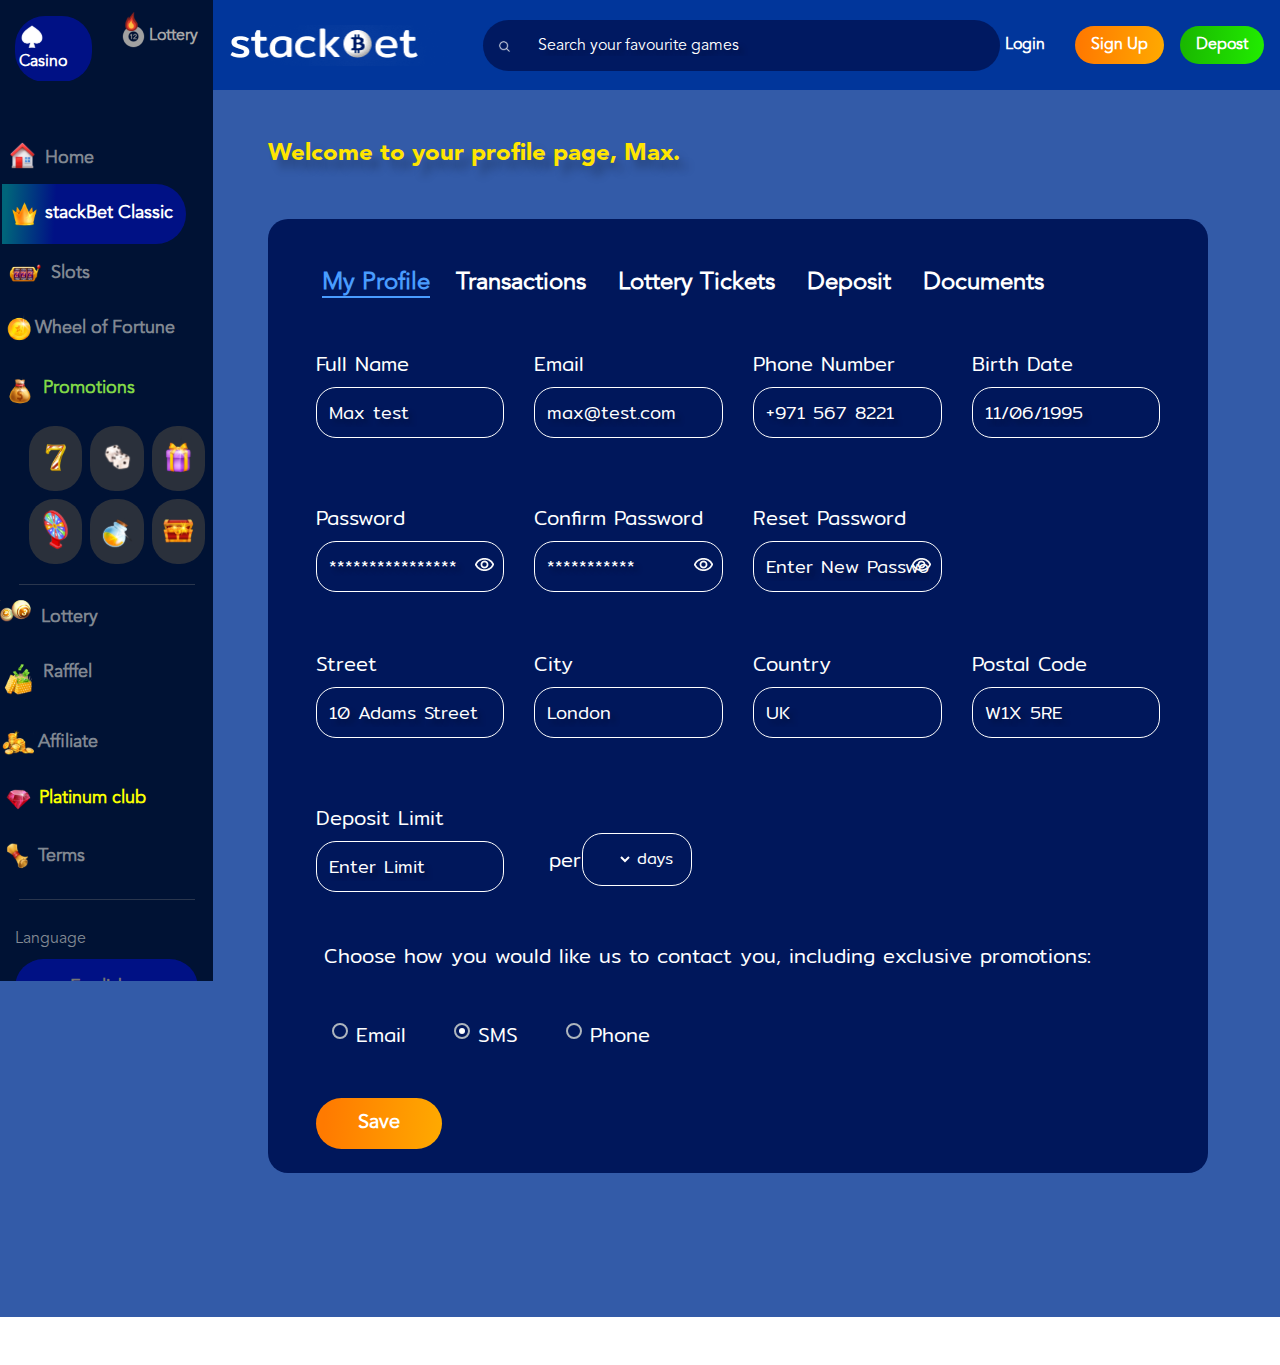
==== commit 6c8c1b6a: "jj" ====
--- a/myAccount.html
+++ b/myAccount.html
@@ -45,7 +45,7 @@
                     <span class="navbar-toggler-icon"></span>
                 </button>
                 <!--<div class="collapse navbar-collapse" id="navbarTogglerDemo01">-->
-                <a class="navbar-brand " href="#"><img src="assets/images/stackBetlogo.png" class="img-fluis"
+                <a class="navbar-brand d-md-block d-none " href="#"><img src="assets/images/stackBetlogo.png" class="img-fluid"
                         alt=""></a>
                 <div class="row my-2 my-lg-0 serach_item d-md-flex d-none">
                     <button class=" my-2 my-sm-0 col-lg-1 col text-lg-left text-center" type="submit">
@@ -269,7 +269,7 @@
             <div class="main-content col-md-10 mb-5 pb-5" id="power-stack">
                 <div class="welcome-page py-5 pl-5">Welcome to your profile page, Max.</div>
                 <div id="profile-tabs" class="mx-lg-5 p-4">
-                    <ul class="nav nav-pills mb-3" id="pills-tab" role="tablist">
+                    <ul class="nav nav-pills mb-3 ml-lg-4 mt-lg-3" id="pills-tab" role="tablist">
                         <li class="nav-item" role="presentation">
                             <button class="nav-link active" id="pills-profile-tab" data-toggle="pill"
                                 data-target="#pills-profile" type="button" role="tab" aria-controls="pills-home"
@@ -297,9 +297,9 @@
                         </li>
                     </ul>
                     <div class="tab-content" id="pills-tabContent">
-                        <div class="tab-pane fade show active" id="pills-profile" role="tabpanel"
+                        <div class="tab-pane fade show active  mx-lg-4" id="pills-profile" role="tabpanel"
                             aria-labelledby="pills-profile-tab">
-                            <div class="row pt-3">
+                            <div class="row py-lg-4">
                                 <div class="col-lg-3 col-md-6 col-12">
                                     <div class="form-group">
                                         <label for="exampleInputEmail1">Full Name</label>
@@ -332,33 +332,37 @@
 
                                     </div>
                                 </div>
-                                <div class="col-lg-3 col-md-6 col-12 pt-3">
+                                <div class="col-lg-3 col-md-6 col-12 pt-lg-5 pt-3">
                                     <div class="form-group">
                                         <label for="">Password</label>
-                                        <input type="text" class="form-control" id="" aria-describedby="emailHelp"
-                                            placeholder="****************">
-
-                                    </div>
-                                </div>
-                                <div class="col-lg-3 col-md-6 col-12 pt-3">
+                                        <input type="text" class="form-control pass-icon" id=""
+                                            aria-describedby="emailHelp" placeholder="****************">
+                                        <div class="eye-position"><img src="./assets/images/eye.png" class="img-fluid"
+                                                alt=""></div>
+                                    </div>
+                                </div>
+                                <div class="col-lg-3 col-md-6 col-12 pt-lg-5 pt-3">
                                     <div class="form-group">
                                         <label for="">Confirm Password</label>
                                         <input type="text" class="form-control" id="" aria-describedby="emailHelp"
                                             placeholder="***********">
-
-                                    </div>
-                                </div>
-                                <div class="col-lg-3 col-md-6 col-12 mt-3">
+                                            <div class="eye-position"><img src="./assets/images/eye.png" class="img-fluid"
+                                                alt=""></div>
+
+                                    </div>
+                                </div>
+                                <div class="col-lg-3 col-md-6 col-12 pt-lg-5 pt-3">
                                     <div class="form-group">
                                         <label for="">Reset Password</label>
                                         <input type="text" class="form-control" id="" aria-describedby="emailHelp"
                                             placeholder="Enter New Password">
-
-                                    </div>
-                                </div>
-                            </div>
-                            <div class="row pt-3">
-                                <div class="col-lg-3 col-md-6 col-12">
+                                            <div class="eye-position"><img src="./assets/images/eye.png" class="img-fluid"
+                                                alt=""></div>
+                                    </div>
+                                </div>
+                            </div>
+                            <div class="row py-md-4 py-lg-3">
+                                <div class="col-lg-3 col-md-6 col-12 pt-lg-0 pt-3">
                                     <div class="form-group">
                                         <label for="">Street</label>
                                         <input type="text" class="form-control" id="" aria-describedby="emailHelp"
@@ -366,7 +370,7 @@
 
                                     </div>
                                 </div>
-                                <div class="col-lg-3 col-md-6 col-12">
+                                <div class="col-lg-3 col-md-6 col-12 pt-lg-0 pt-3">
                                     <div class="form-group">
                                         <label for="">City</label>
                                         <input type="text" class="form-control" id="" aria-describedby="emailHelp"
@@ -374,7 +378,7 @@
 
                                     </div>
                                 </div>
-                                <div class="col-lg-3 col-md-6 col-12">
+                                <div class="col-lg-3 col-md-6 col-12 pt-lg-0 pt-3">
                                     <div class="form-group">
                                         <label for="">Country</label>
                                         <input type="text" class="form-control" id="" aria-describedby="emailHelp"
@@ -382,7 +386,7 @@
 
                                     </div>
                                 </div>
-                                <div class="col-lg-3 col-md-6 col-12">
+                                <div class="col-lg-3 col-md-6 col-12 ">
                                     <div class="form-group">
                                         <label for="">Postal Code</label>
                                         <input type="text" class="form-control" id="" aria-describedby="emailHelp"
@@ -390,7 +394,7 @@
 
                                     </div>
                                 </div>
-                                <div class="col-lg-3 col-md-6 col-12">
+                                <div class="col-lg-3 col-md-6 col-12 pt-lg-5 pt-3">
                                     <div class="form-group">
                                         <label for="">Deposit Limit</label>
                                         <input type="text" class="form-control" id="" aria-describedby="emailHelp"
@@ -398,18 +402,27 @@
 
                                     </div>
                                 </div>
-                                <div class="col-lg-3 col-md-6 col-12 my-auto">
-                                    <div class="form-group d-flex pt-4">
-                                        <label for="">per</label>
-                                        <div class="d-flex border-select">
-                                            <select class="form-control w-50 border-0" id="exampleFormControlSelect1">
+                                <div class="col-lg-3 col-md-6 col-12 my-auto pt-lg-5 pt-3">
+                                    <!-- <div class="form-group">
+                                        <label for="inputState">State</label>
+                                        <select id="inputState" class="form-control">
+                                          <option selected>Choose...</option>
+                                          <option>...</option>
+                                        </select> -->
+                                        
+                                    <div class="form-group pt-4 d-flex">
+                                        <label for="inputState" class="col-3 my-auto">per</label>
+                                        <div class="d-flex pl-2 border-select col-7">
+                                            
+                                            <select class="form-control w-50 border-0" id="inputState">
                                                 <option selected>1</option>
                                                 <option>2</option>
                                                 <option>3</option>
                                                 <option>4</option>
                                                 <option>5</option>
+                                                
                                             </select>
-                                            <div class="days mt-2">days</div>
+                                            <div class="days my-auto ml-1">days</div>
                                         </div>
                                     </div>
                                 </div>
@@ -418,7 +431,7 @@
                                 <div class="choose-one">Choose how you would like us to contact you, including exclusive
                                     promotions:</div>
                                 <!-- Group of default radios - option 1 -->
-                                <div class="row ml-2 mt-3">
+                                <div class="row ml-2 my-5">
                                     <div class="custom-control custom-radio">
                                         <input type="radio" class="custom-control-input" id="defaultGroupExample1"
                                             name="groupOfDefaultRadios">
@@ -426,14 +439,14 @@
                                     </div>
 
                                     <!-- Group of default radios - option 2 -->
-                                    <div class="custom-control custom-radio ml-4">
+                                    <div class="custom-control custom-radio ml-5">
                                         <input type="radio" class="custom-control-input" id="defaultGroupExample2"
                                             name="groupOfDefaultRadios" checked>
                                         <label class="custom-control-label" for="defaultGroupExample2">SMS</label>
                                     </div>
 
                                     <!-- Group of default radios - option 3 -->
-                                    <div class="custom-control custom-radio ml-4">
+                                    <div class="custom-control custom-radio ml-5">
                                         <input type="radio" class="custom-control-input" id="defaultGroupExample3"
                                             name="groupOfDefaultRadios">
                                         <label class="custom-control-label" for="defaultGroupExample3">Phone</label>
@@ -542,21 +555,22 @@
                                 <div class="mx-1"><span class="line-orange-text  p-2">£50</span></div>
                                 <div class="mx-1"><span class="line-orange-text  p-2">£100</span></div>
                             </div>
-                            <div class="mt-4"><input type="text" placeholder="Amount to deposit" class="form-control"></div>
+                            <div class="mt-4"><input type="text" placeholder="Amount to deposit" class="form-control">
+                            </div>
                             <div class="mt-4"><button class="deposite-btn">Deposit</button></div>
                         </div>
                         <!--------------end of deposite-->
                         <div class="tab-pane fade mb-md-5 pb-md-5" id="pills-Documents" role="tabpanel"
                             aria-labelledby="pills-Documents-tab">
                             <h1 class="depo-amount ml-1">Driver’s License Or Passport</h1>
-                           
+
                             <div class="mt-4">
                                 <form action="/action_page.php">
                                     <input type="file" id="myFile" name="filename">
                                     <input type="text" placeholder="Amount to deposit" class="form-control">
-                                  </form>
-                               </div>
-                            
+                                </form>
+                            </div>
+
                         </div>
                         <!--------------end of document-->
                     </div>
--- a/assets/style/style.css
+++ b/assets/style/style.css
@@ -450,7 +450,7 @@
 .enter-now {
   background-image: url(../images/power_stack.svg);
   background-repeat: no-repeat;
-  object-fit: cover;
+  background-size: cover;
   border-radius: 20px;
   position: relative;
 }
@@ -554,12 +554,12 @@
 }
 
 #rewards h4 {
-  font-family: 'Avenir';
-  font-style: normal;
-  font-weight: 900;
-  font-size: 18px;
-  line-height: 25px;
-  color: #00FFFF;
+  font-family: 'Avenir' !important;
+  font-style: normal;
+  font-weight: 900 !important;
+  font-size: 18px !important;
+  line-height: 25px !important;
+  color: #00FFFF !important;
 }
 
 #rewards .span1 {
@@ -913,8 +913,11 @@
   }
 
   #fixed-side {
+    max-height: 100%;
     height: auto;
-    overflow: hidden;
+    overflow: scroll;
+    margin-top: 3%;
+    z-index: 99;
   }
 
   #stackBet h1 {
@@ -948,8 +951,8 @@
   }
 
   #fixed-side {
-    height: auto;
-    overflow: hidden;
+    height: 100%;
+    overflow: scroll;
   }
 
   #stackBet h1 {
@@ -992,7 +995,7 @@
     overflow: scroll;
     left: 0;
 
-    top: 7%;
+    top: 13%;
     height: 100%;
 
   }
@@ -1040,6 +1043,9 @@
   #stackBet h4 {
     font-size: 65px;
     line-height: 66px;
+  }
+  #fixed-side{
+    top: 9%;
   }
 }
 
@@ -1326,6 +1332,8 @@
 /********************stack7***************/
 .stack7 span {
   color: #21EB00 !important;
+  font-family: 'Avenir Next';
+  font-weight: 900;
 }
 
 .stack7 h3 {
@@ -1334,9 +1342,12 @@
 
 .stack7 h1 {
   font-size: 85px !important;
-  line-height: 141px !important;
-}
-
+  line-height: 87px !important;
+}
+.stack7 h3 {
+  font-size: 35px !important;
+  line-height: 38px !important;
+}
 .stack7-buy-ticket {
   background: linear-gradient(93.19deg, #1AB900 5.18%, #21EB00 97.11%);
   border-radius: 33.0034px;
@@ -1384,7 +1395,7 @@
   font-size: 24px !important;
   line-height: 33px;
   color: #fff;
-
+font-weight: 900;
 }
 
 #profile-tabs label {
@@ -1401,13 +1412,14 @@
   background: transparent;
   border: 1px solid #fff;
   border-radius: 20px;
-}
-
-#profile-tabs input::placeholder {
+ height: 51px;
+}
+
+#profile-tabs input::placeholder,#profile-tabs input {
   font-family: 'Mitr-Light';
   font-style: normal;
   font-weight: 300;
-  font-size: 20px;
+  font-size: 18px;
   line-height: 31px;
 
   color: #FFFFFF;
@@ -1569,4 +1581,35 @@
 }
 #pills-Deposit input{
   width: 281px;
+}
+
+.pass-icon {
+  padding-right: 25px;
+  background: url("/assets/images/eye.png") no-repeat right;
+  background-size: 20px;
+}
+.eye-position{
+  position: absolute;
+    right: 5%;
+    top: 56%;
+}
+.form-group{
+  position: relative;
+}
+/**************radion-btn***************/
+.custom-control-label::before{
+  background-color: transparent !important; 
+    border: 2px solid #adb5bd !important;
+}
+#exampleFormControlSelect1{
+  background-color: #001234 !important;
+  color: #fff !important;
+}
+.days{
+  color: #fff;
+  font-family: 'Mitr-Light';
+}
+option{
+  background-color: #00175B;
+  color: #fff;
 }